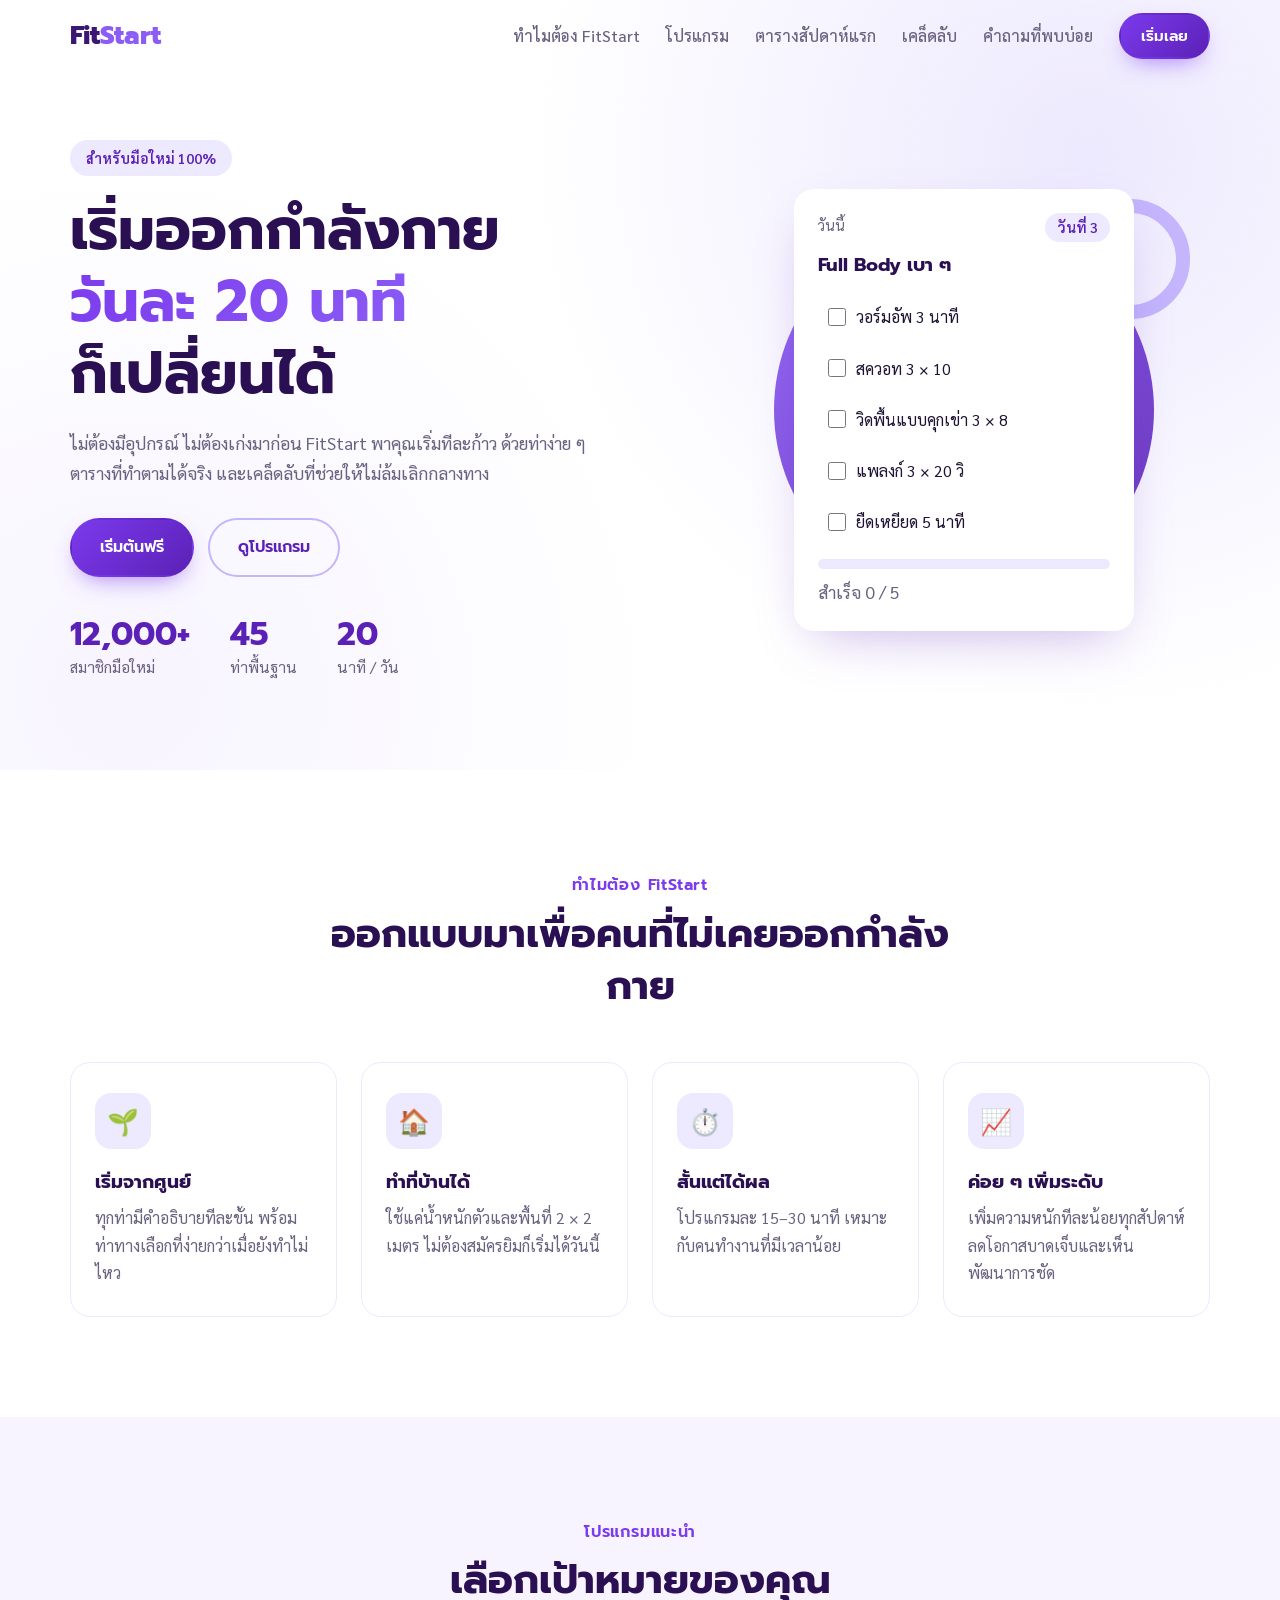
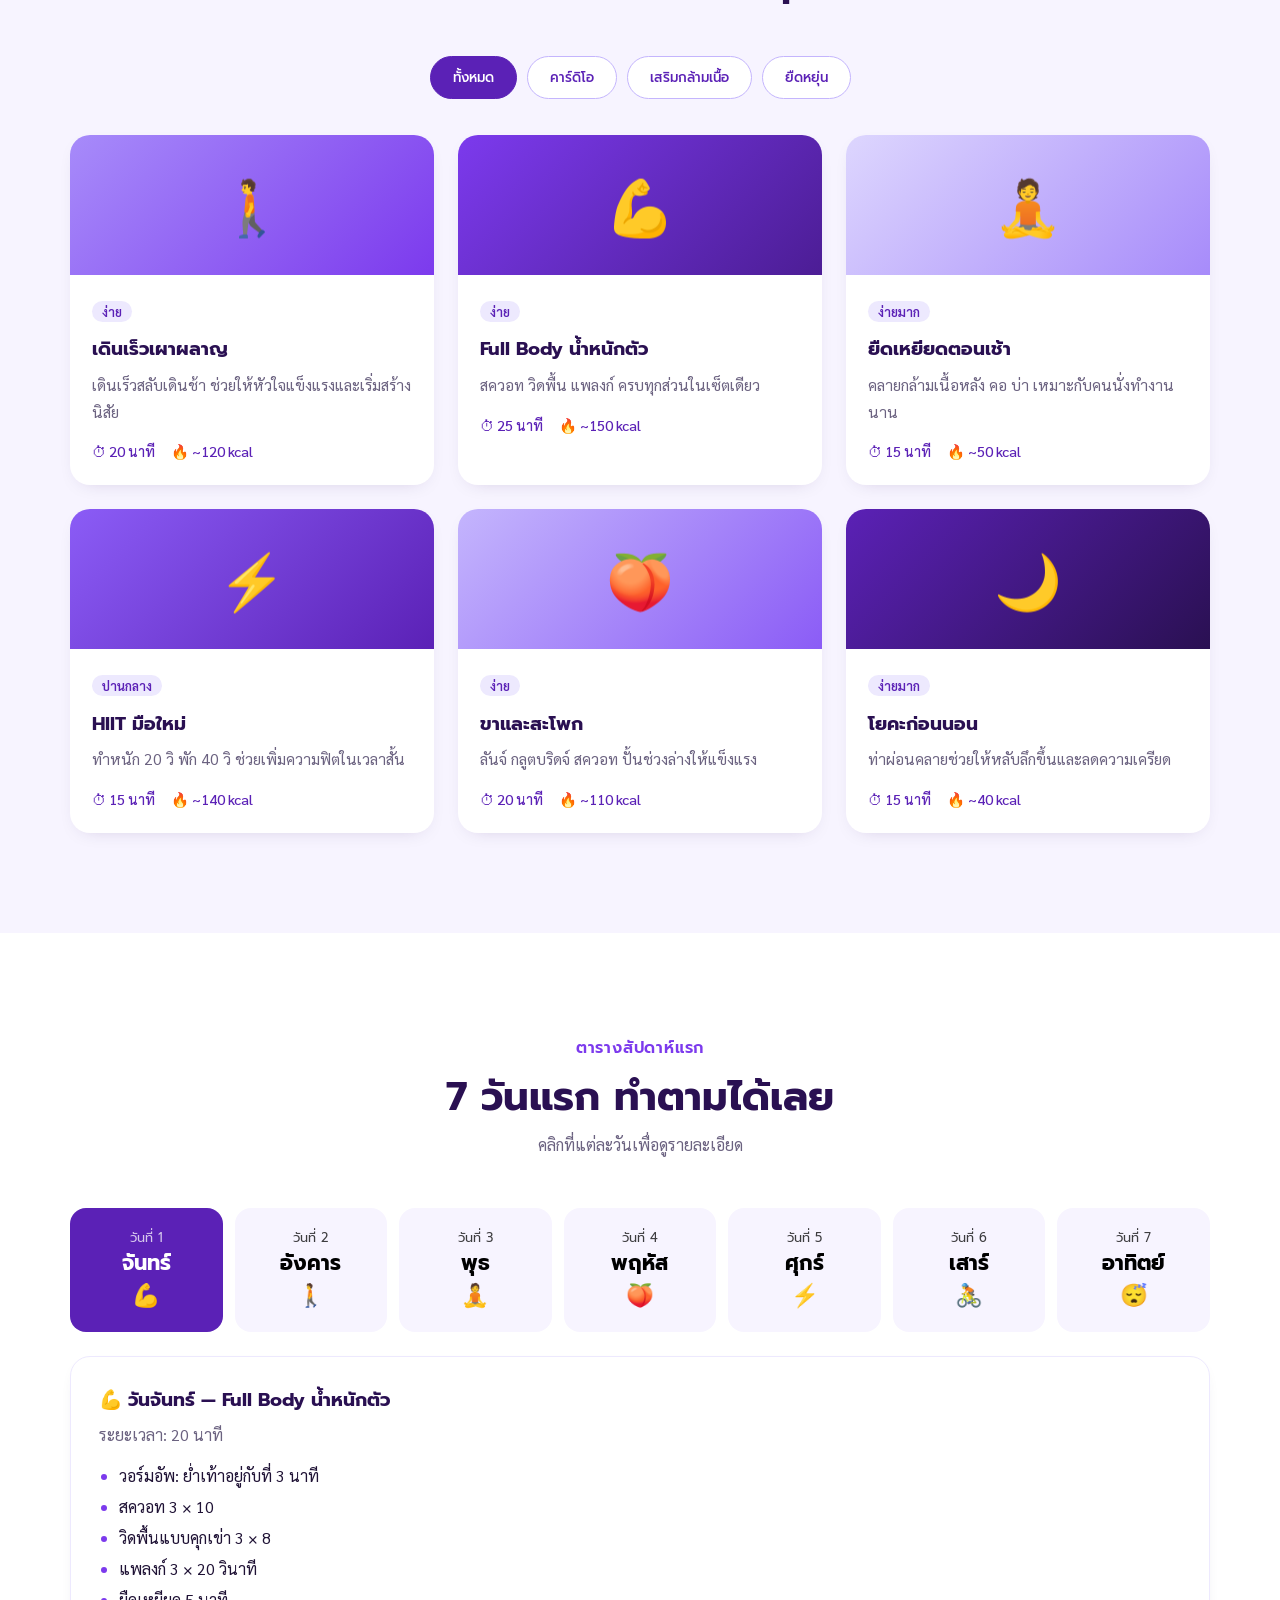
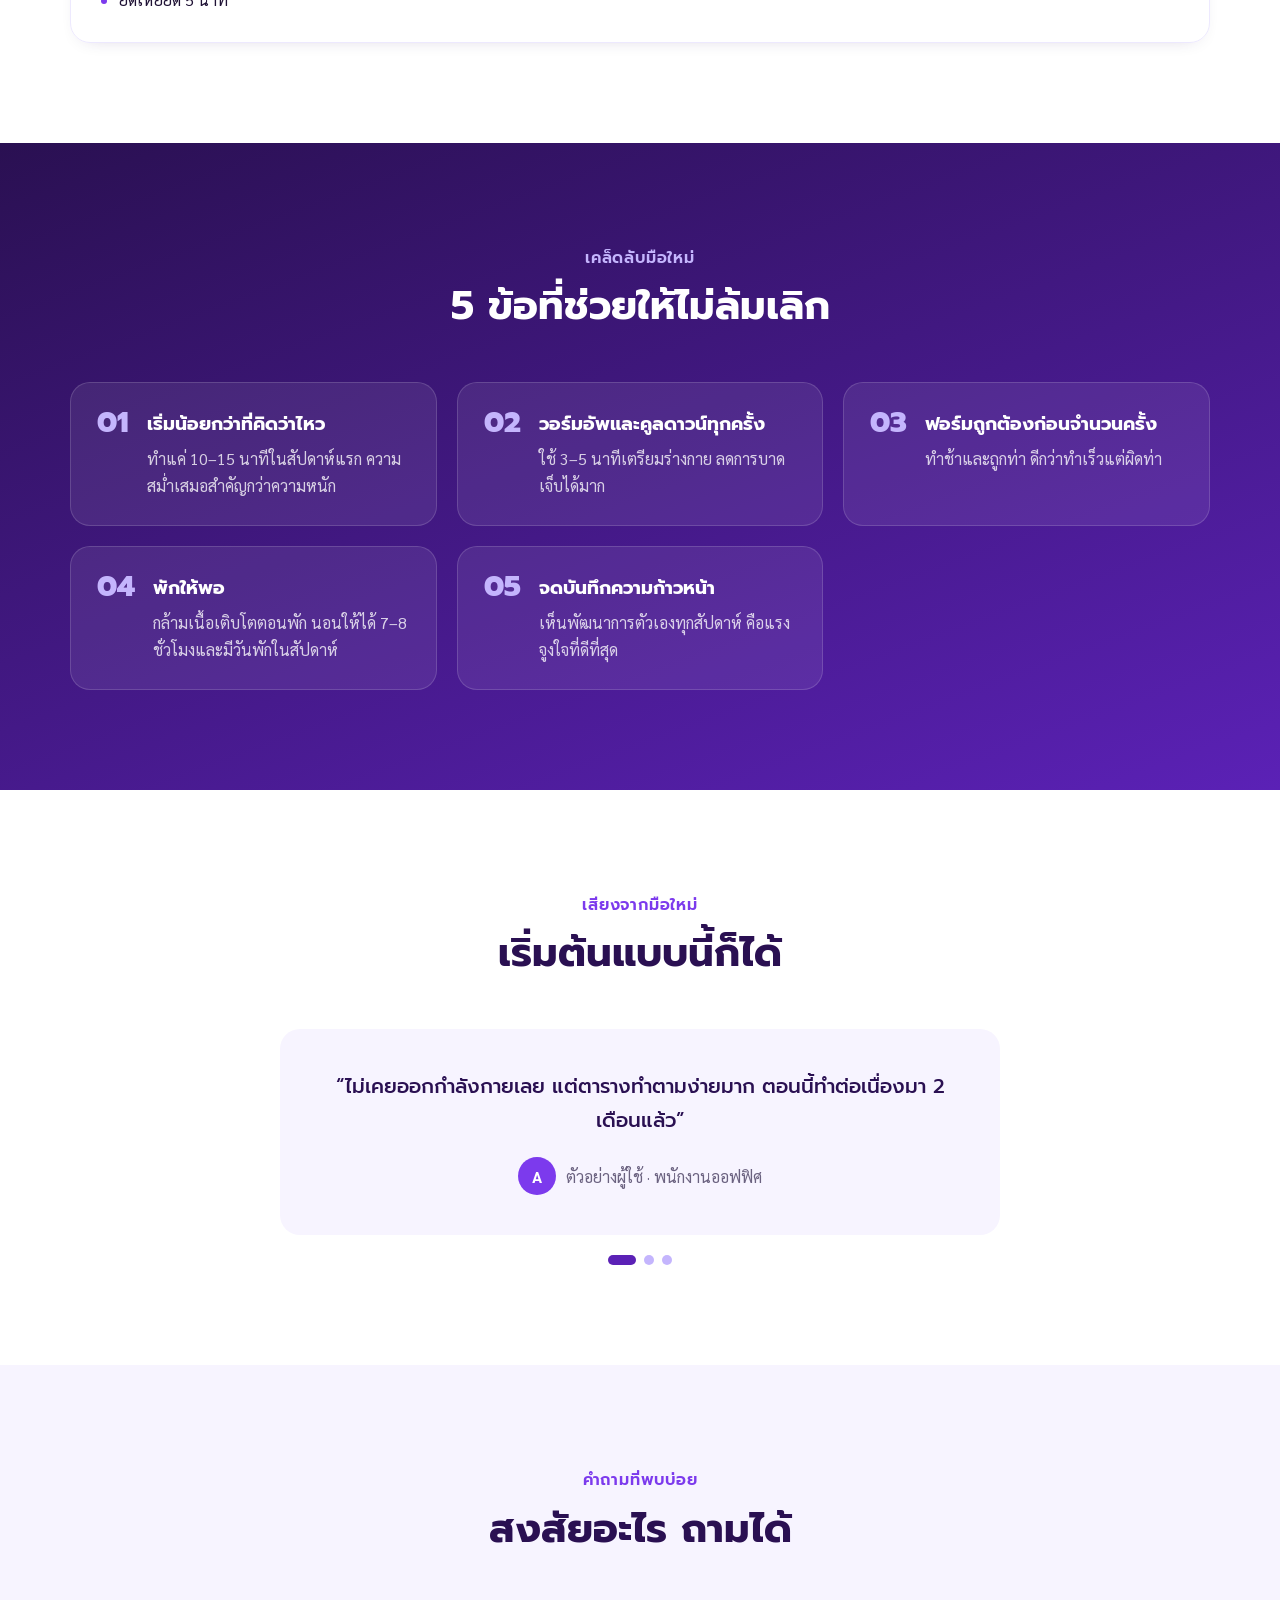
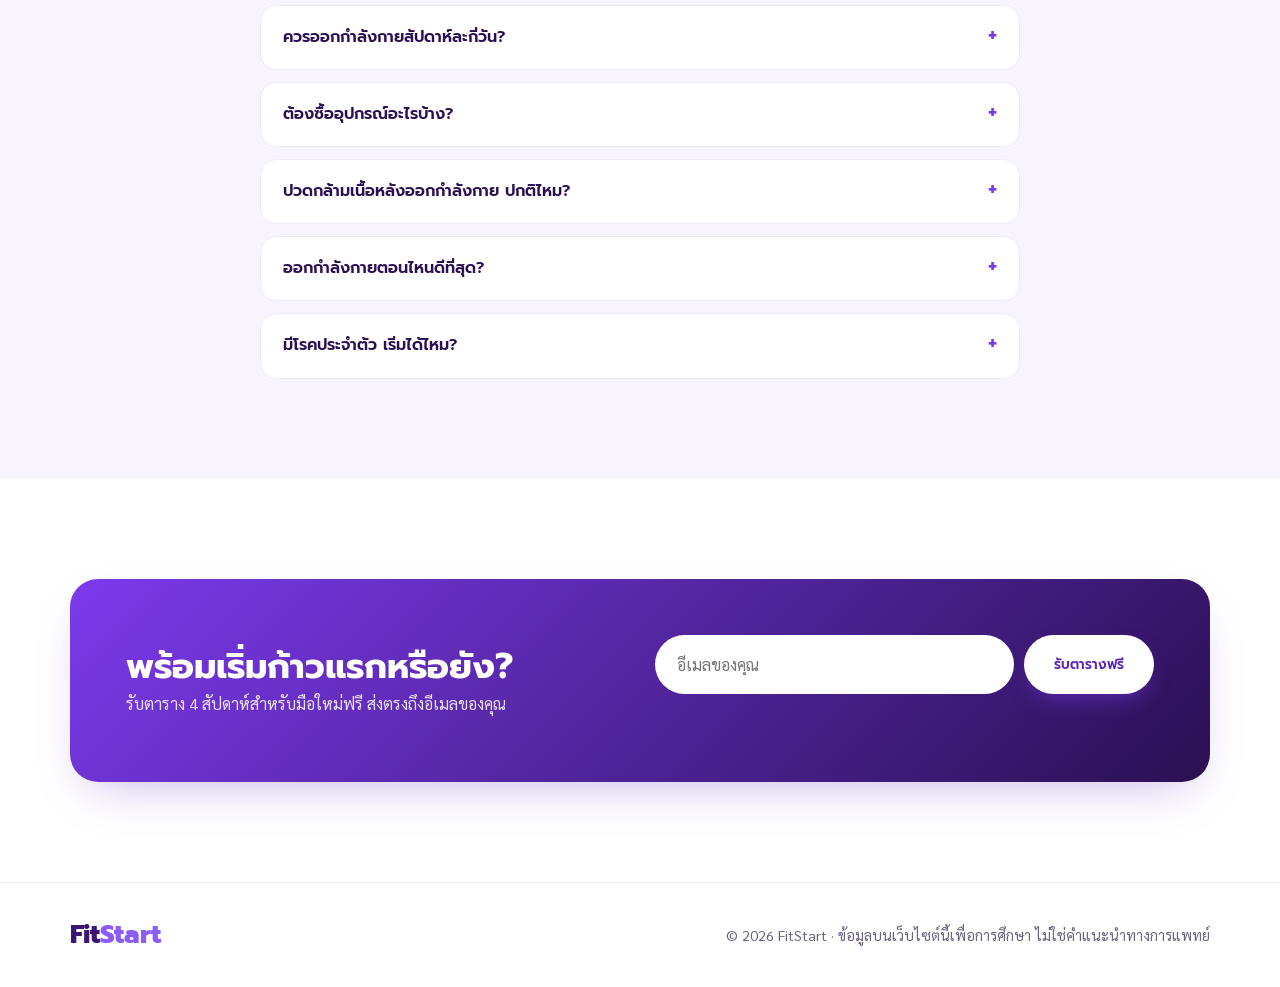
==== index.html @ e6c386a8 "Add FitStart landing page Co-Authored-By: Claude Opus 5.5 <noreply@anthropic.com> Claude-Session: ht" ====
<!DOCTYPE html>
<html lang="th">
<head>
  <meta charset="UTF-8">
  <meta name="viewport" content="width=device-width, initial-scale=1.0">
  <title>FitStart — เริ่มออกกำลังกายแบบมือใหม่</title>
  <meta name="description" content="FitStart คู่มือออกกำลังกายสำหรับมือใหม่ เริ่มง่าย ทำได้จริง ที่บ้านหรือที่ยิม">
  <link rel="preconnect" href="https://fonts.googleapis.com">
  <link rel="preconnect" href="https://fonts.gstatic.com" crossorigin>
  <link href="https://fonts.googleapis.com/css2?family=Prompt:wght@400;500;600;700;800&family=Sarabun:wght@400;500&display=swap" rel="stylesheet">
  <link rel="stylesheet" href="style.css">
</head>
<body>

  <!-- Navbar -->
  <header class="nav" id="nav">
    <div class="container nav__inner">
      <a href="#" class="logo">Fit<span>Start</span></a>
      <nav class="nav__links" id="navLinks">
        <a href="#why">ทำไมต้อง FitStart</a>
        <a href="#programs">โปรแกรม</a>
        <a href="#plan">ตารางสัปดาห์แรก</a>
        <a href="#tips">เคล็ดลับ</a>
        <a href="#faq">คำถามที่พบบ่อย</a>
        <a href="#signup" class="btn btn--sm">เริ่มเลย</a>
      </nav>
      <button class="nav__toggle" id="navToggle" aria-label="เปิดเมนู">
        <span></span><span></span><span></span>
      </button>
    </div>
  </header>

  <!-- Hero -->
  <section class="hero">
    <div class="container hero__inner">
      <div class="hero__text reveal">
        <span class="badge">สำหรับมือใหม่ 100%</span>
        <h1>เริ่มออกกำลังกาย<br><span class="highlight">วันละ 20 นาที</span><br>ก็เปลี่ยนได้</h1>
        <p>ไม่ต้องมีอุปกรณ์ ไม่ต้องเก่งมาก่อน FitStart พาคุณเริ่มทีละก้าว ด้วยท่าง่าย ๆ ตารางที่ทำตามได้จริง และเคล็ดลับที่ช่วยให้ไม่ล้มเลิกกลางทาง</p>
        <div class="hero__cta">
          <a href="#signup" class="btn">เริ่มต้นฟรี</a>
          <a href="#programs" class="btn btn--ghost">ดูโปรแกรม</a>
        </div>
        <div class="hero__stats">
          <div><strong data-count="12000">0</strong><span>สมาชิกมือใหม่</span></div>
          <div><strong data-count="45">0</strong><span>ท่าพื้นฐาน</span></div>
          <div><strong data-count="20">0</strong><span>นาที / วัน</span></div>
        </div>
      </div>
      <div class="hero__visual reveal">
        <div class="ring ring--1"></div>
        <div class="ring ring--2"></div>
        <div class="hero__card">
          <div class="hero__card-head">
            <span>วันนี้</span>
            <span class="pill">วันที่ 3</span>
          </div>
          <h3>Full Body เบา ๆ</h3>
          <ul class="checklist" id="todayList">
            <li><label><input type="checkbox"> วอร์มอัพ 3 นาที</label></li>
            <li><label><input type="checkbox"> สควอท 3 × 10</label></li>
            <li><label><input type="checkbox"> วิดพื้นแบบคุกเข่า 3 × 8</label></li>
            <li><label><input type="checkbox"> แพลงก์ 3 × 20 วิ</label></li>
            <li><label><input type="checkbox"> ยืดเหยียด 5 นาที</label></li>
          </ul>
          <div class="progress"><div class="progress__bar" id="todayBar"></div></div>
          <p class="progress__label" id="todayLabel">สำเร็จ 0 / 5</p>
        </div>
      </div>
    </div>
  </section>

  <!-- Why -->
  <section class="section" id="why">
    <div class="container">
      <div class="section__head reveal">
        <span class="eyebrow">ทำไมต้อง FitStart</span>
        <h2>ออกแบบมาเพื่อคนที่ไม่เคยออกกำลังกาย</h2>
      </div>
      <div class="features">
        <article class="feature reveal">
          <div class="feature__icon">🌱</div>
          <h3>เริ่มจากศูนย์</h3>
          <p>ทุกท่ามีคำอธิบายทีละขั้น พร้อมท่าทางเลือกที่ง่ายกว่าเมื่อยังทำไม่ไหว</p>
        </article>
        <article class="feature reveal">
          <div class="feature__icon">🏠</div>
          <h3>ทำที่บ้านได้</h3>
          <p>ใช้แค่น้ำหนักตัวและพื้นที่ 2 × 2 เมตร ไม่ต้องสมัครยิมก็เริ่มได้วันนี้</p>
        </article>
        <article class="feature reveal">
          <div class="feature__icon">⏱️</div>
          <h3>สั้นแต่ได้ผล</h3>
          <p>โปรแกรมละ 15–30 นาที เหมาะกับคนทำงานที่มีเวลาน้อย</p>
        </article>
        <article class="feature reveal">
          <div class="feature__icon">📈</div>
          <h3>ค่อย ๆ เพิ่มระดับ</h3>
          <p>เพิ่มความหนักทีละน้อยทุกสัปดาห์ ลดโอกาสบาดเจ็บและเห็นพัฒนาการชัด</p>
        </article>
      </div>
    </div>
  </section>

  <!-- Programs -->
  <section class="section section--tint" id="programs">
    <div class="container">
      <div class="section__head reveal">
        <span class="eyebrow">โปรแกรมแนะนำ</span>
        <h2>เลือกเป้าหมายของคุณ</h2>
      </div>
      <div class="tabs reveal" role="tablist">
        <button class="tab active" data-filter="all">ทั้งหมด</button>
        <button class="tab" data-filter="cardio">คาร์ดิโอ</button>
        <button class="tab" data-filter="strength">เสริมกล้ามเนื้อ</button>
        <button class="tab" data-filter="flex">ยืดหยุ่น</button>
      </div>
      <div class="programs">
        <article class="program reveal" data-cat="cardio">
          <div class="program__top program__top--a">🚶</div>
          <div class="program__body">
            <span class="level">ง่าย</span>
            <h3>เดินเร็วเผาผลาญ</h3>
            <p>เดินเร็วสลับเดินช้า ช่วยให้หัวใจแข็งแรงและเริ่มสร้างนิสัย</p>
            <div class="meta"><span>⏱ 20 นาที</span><span>🔥 ~120 kcal</span></div>
          </div>
        </article>
        <article class="program reveal" data-cat="strength">
          <div class="program__top program__top--b">💪</div>
          <div class="program__body">
            <span class="level">ง่าย</span>
            <h3>Full Body น้ำหนักตัว</h3>
            <p>สควอท วิดพื้น แพลงก์ ครบทุกส่วนในเซ็ตเดียว</p>
            <div class="meta"><span>⏱ 25 นาที</span><span>🔥 ~150 kcal</span></div>
          </div>
        </article>
        <article class="program reveal" data-cat="flex">
          <div class="program__top program__top--c">🧘</div>
          <div class="program__body">
            <span class="level">ง่ายมาก</span>
            <h3>ยืดเหยียดตอนเช้า</h3>
            <p>คลายกล้ามเนื้อหลัง คอ บ่า เหมาะกับคนนั่งทำงานนาน</p>
            <div class="meta"><span>⏱ 15 นาที</span><span>🔥 ~50 kcal</span></div>
          </div>
        </article>
        <article class="program reveal" data-cat="cardio">
          <div class="program__top program__top--d">⚡</div>
          <div class="program__body">
            <span class="level">ปานกลาง</span>
            <h3>HIIT มือใหม่</h3>
            <p>ทำหนัก 20 วิ พัก 40 วิ ช่วยเพิ่มความฟิตในเวลาสั้น</p>
            <div class="meta"><span>⏱ 15 นาที</span><span>🔥 ~140 kcal</span></div>
          </div>
        </article>
        <article class="program reveal" data-cat="strength">
          <div class="program__top program__top--e">🍑</div>
          <div class="program__body">
            <span class="level">ง่าย</span>
            <h3>ขาและสะโพก</h3>
            <p>ลันจ์ กลูตบริดจ์ สควอท ปั้นช่วงล่างให้แข็งแรง</p>
            <div class="meta"><span>⏱ 20 นาที</span><span>🔥 ~110 kcal</span></div>
          </div>
        </article>
        <article class="program reveal" data-cat="flex">
          <div class="program__top program__top--f">🌙</div>
          <div class="program__body">
            <span class="level">ง่ายมาก</span>
            <h3>โยคะก่อนนอน</h3>
            <p>ท่าผ่อนคลายช่วยให้หลับลึกขึ้นและลดความเครียด</p>
            <div class="meta"><span>⏱ 15 นาที</span><span>🔥 ~40 kcal</span></div>
          </div>
        </article>
      </div>
    </div>
  </section>

  <!-- Weekly plan -->
  <section class="section" id="plan">
    <div class="container">
      <div class="section__head reveal">
        <span class="eyebrow">ตารางสัปดาห์แรก</span>
        <h2>7 วันแรก ทำตามได้เลย</h2>
        <p>คลิกที่แต่ละวันเพื่อดูรายละเอียด</p>
      </div>
      <div class="week reveal" id="week"></div>
      <div class="day-detail reveal" id="dayDetail"></div>
    </div>
  </section>

  <!-- Tips -->
  <section class="section section--dark" id="tips">
    <div class="container">
      <div class="section__head reveal">
        <span class="eyebrow eyebrow--light">เคล็ดลับมือใหม่</span>
        <h2>5 ข้อที่ช่วยให้ไม่ล้มเลิก</h2>
      </div>
      <ol class="tips">
        <li class="reveal"><span>01</span><div><h3>เริ่มน้อยกว่าที่คิดว่าไหว</h3><p>ทำแค่ 10–15 นาทีในสัปดาห์แรก ความสม่ำเสมอสำคัญกว่าความหนัก</p></div></li>
        <li class="reveal"><span>02</span><div><h3>วอร์มอัพและคูลดาวน์ทุกครั้ง</h3><p>ใช้ 3–5 นาทีเตรียมร่างกาย ลดการบาดเจ็บได้มาก</p></div></li>
        <li class="reveal"><span>03</span><div><h3>ฟอร์มถูกต้องก่อนจำนวนครั้ง</h3><p>ทำช้าและถูกท่า ดีกว่าทำเร็วแต่ผิดท่า</p></div></li>
        <li class="reveal"><span>04</span><div><h3>พักให้พอ</h3><p>กล้ามเนื้อเติบโตตอนพัก นอนให้ได้ 7–8 ชั่วโมงและมีวันพักในสัปดาห์</p></div></li>
        <li class="reveal"><span>05</span><div><h3>จดบันทึกความก้าวหน้า</h3><p>เห็นพัฒนาการตัวเองทุกสัปดาห์ คือแรงจูงใจที่ดีที่สุด</p></div></li>
      </ol>
    </div>
  </section>

  <!-- Testimonials -->
  <section class="section">
    <div class="container">
      <div class="section__head reveal">
        <span class="eyebrow">เสียงจากมือใหม่</span>
        <h2>เริ่มต้นแบบนี้ก็ได้</h2>
      </div>
      <div class="slider reveal">
        <div class="slider__track" id="sliderTrack">
          <blockquote class="quote">
            <p>“ไม่เคยออกกำลังกายเลย แต่ตารางทำตามง่ายมาก ตอนนี้ทำต่อเนื่องมา 2 เดือนแล้ว”</p>
            <footer><span class="avatar">A</span> ตัวอย่างผู้ใช้ · พนักงานออฟฟิศ</footer>
          </blockquote>
          <blockquote class="quote">
            <p>“ชอบที่มีท่าทางเลือกแบบง่าย วิดพื้นไม่ได้สักครั้งตอนแรก ตอนนี้ทำได้ 10 ครั้งแล้ว”</p>
            <footer><span class="avatar">B</span> ตัวอย่างผู้ใช้ · นักศึกษา</footer>
          </blockquote>
          <blockquote class="quote">
            <p>“แค่วันละ 20 นาทีก่อนเข้างาน รู้สึกสดชื่นขึ้นและปวดหลังน้อยลง”</p>
            <footer><span class="avatar">C</span> ตัวอย่างผู้ใช้ · ฟรีแลนซ์</footer>
          </blockquote>
        </div>
        <div class="slider__dots" id="sliderDots"></div>
      </div>
    </div>
  </section>

  <!-- FAQ -->
  <section class="section section--tint" id="faq">
    <div class="container container--narrow">
      <div class="section__head reveal">
        <span class="eyebrow">คำถามที่พบบ่อย</span>
        <h2>สงสัยอะไร ถามได้</h2>
      </div>
      <div class="faq">
        <details class="reveal"><summary>ควรออกกำลังกายสัปดาห์ละกี่วัน?</summary><p>สำหรับมือใหม่ แนะนำ 3–4 วันต่อสัปดาห์ สลับกับวันพักหรือเดินเบา ๆ</p></details>
        <details class="reveal"><summary>ต้องซื้ออุปกรณ์อะไรบ้าง?</summary><p>ไม่จำเป็น เริ่มด้วยน้ำหนักตัวได้เลย ถ้ามีเสื่อโยคะจะช่วยให้สบายขึ้น</p></details>
        <details class="reveal"><summary>ปวดกล้ามเนื้อหลังออกกำลังกาย ปกติไหม?</summary><p>อาการปวดเมื่อยแบบตึง ๆ 1–3 วันถือเป็นเรื่องปกติ แต่ถ้าเจ็บแปลบหรือบวม ควรหยุดและปรึกษาแพทย์</p></details>
        <details class="reveal"><summary>ออกกำลังกายตอนไหนดีที่สุด?</summary><p>ช่วงเวลาที่คุณทำได้สม่ำเสมอคือช่วงที่ดีที่สุด จะเช้าหรือเย็นก็ได้</p></details>
        <details class="reveal"><summary>มีโรคประจำตัว เริ่มได้ไหม?</summary><p>ควรปรึกษาแพทย์ก่อนเริ่มโปรแกรมใด ๆ เพื่อความปลอดภัย</p></details>
      </div>
    </div>
  </section>

  <!-- Signup -->
  <section class="section" id="signup">
    <div class="container">
      <div class="cta reveal">
        <div>
          <h2>พร้อมเริ่มก้าวแรกหรือยัง?</h2>
          <p>รับตาราง 4 สัปดาห์สำหรับมือใหม่ฟรี ส่งตรงถึงอีเมลของคุณ</p>
        </div>
        <form class="cta__form" id="signupForm" novalidate>
          <input type="email" id="email" placeholder="อีเมลของคุณ" required>
          <button type="submit" class="btn btn--light">รับตารางฟรี</button>
          <p class="form-msg" id="formMsg" aria-live="polite"></p>
        </form>
      </div>
    </div>
  </section>

  <footer class="footer">
    <div class="container footer__inner">
      <a href="#" class="logo">Fit<span>Start</span></a>
      <p>© <span id="year"></span> FitStart · ข้อมูลบนเว็บไซต์นี้เพื่อการศึกษา ไม่ใช่คำแนะนำทางการแพทย์</p>
    </div>
  </footer>

  <button class="to-top" id="toTop" aria-label="กลับขึ้นด้านบน">↑</button>

  <script src="script.js"></script>
</body>
</html>
---- style.css ----
:root {
  --purple-900: #2a1052;
  --purple-800: #3b1773;
  --purple-700: #5b21b6;
  --purple-600: #7c3aed;
  --purple-500: #8b5cf6;
  --purple-300: #c4b5fd;
  --purple-100: #ede9fe;
  --purple-50: #f7f4ff;
  --white: #ffffff;
  --text: #1f1235;
  --muted: #6b6280;
  --radius: 20px;
  --shadow: 0 20px 50px -20px rgba(91, 33, 182, 0.35);
}

* { box-sizing: border-box; margin: 0; padding: 0; }
html { scroll-behavior: smooth; }
body {
  font-family: "Sarabun", "Prompt", sans-serif;
  color: var(--text);
  background: var(--white);
  line-height: 1.7;
  overflow-x: hidden;
}
h1, h2, h3, .logo, .btn, .tab, summary { font-family: "Prompt", sans-serif; }
a { color: inherit; text-decoration: none; }

.container { width: min(1140px, 100% - 32px); margin-inline: auto; }
.container--narrow { width: min(760px, 100% - 32px); }

/* Buttons */
.btn {
  display: inline-block;
  padding: 14px 28px;
  border-radius: 999px;
  background: linear-gradient(135deg, var(--purple-600), var(--purple-700));
  color: var(--white);
  font-weight: 600;
  border: 2px solid transparent;
  cursor: pointer;
  transition: transform .2s, box-shadow .2s;
  box-shadow: 0 10px 24px -10px rgba(124, 58, 237, .7);
}
.btn:hover { transform: translateY(-2px); box-shadow: 0 14px 30px -10px rgba(124, 58, 237, .8); }
.btn--sm { padding: 8px 20px; font-size: .95rem; }
.btn--ghost { background: transparent; color: var(--purple-700); border-color: var(--purple-300); box-shadow: none; }
.btn--ghost:hover { background: var(--purple-50); }
.btn--light { background: var(--white); color: var(--purple-700); }

/* Navbar */
.nav {
  position: fixed; inset: 0 0 auto 0; z-index: 50;
  transition: background .3s, box-shadow .3s;
}
.nav.scrolled { background: rgba(255,255,255,.92); backdrop-filter: blur(10px); box-shadow: 0 4px 20px rgba(42,16,82,.08); }
.nav__inner { display: flex; align-items: center; justify-content: space-between; height: 72px; }
.logo { font-size: 1.6rem; font-weight: 800; color: var(--purple-800); }
.logo span { color: var(--purple-500); }
.nav__links { display: flex; align-items: center; gap: 26px; font-weight: 500; }
.nav__links a:not(.btn) { position: relative; color: var(--muted); transition: color .2s; }
.nav__links a:not(.btn):hover { color: var(--purple-700); }
.nav__links a:not(.btn)::after {
  content: ""; position: absolute; left: 0; bottom: -4px; width: 0; height: 2px;
  background: var(--purple-600); transition: width .25s;
}
.nav__links a:not(.btn):hover::after { width: 100%; }
.nav__toggle { display: none; background: none; border: 0; cursor: pointer; width: 32px; }
.nav__toggle span { display: block; height: 3px; background: var(--purple-800); margin: 5px 0; border-radius: 3px; transition: .3s; }

/* Hero */
.hero {
  padding: 140px 0 90px;
  background:
    radial-gradient(circle at 85% 20%, var(--purple-100), transparent 45%),
    radial-gradient(circle at 10% 90%, var(--purple-50), transparent 40%);
}
.hero__inner { display: grid; grid-template-columns: 1.1fr .9fr; gap: 48px; align-items: center; }
.badge {
  display: inline-block; padding: 6px 16px; border-radius: 999px;
  background: var(--purple-100); color: var(--purple-700); font-weight: 600; font-size: .9rem;
}
.hero h1 { font-size: clamp(2.2rem, 5vw, 3.6rem); line-height: 1.25; margin: 18px 0; color: var(--purple-900); }
.highlight {
  background: linear-gradient(135deg, var(--purple-600), var(--purple-500));
  -webkit-background-clip: text; background-clip: text; color: transparent;
}
.hero p { color: var(--muted); font-size: 1.1rem; max-width: 520px; }
.hero__cta { display: flex; gap: 14px; flex-wrap: wrap; margin: 30px 0 40px; }
.hero__stats { display: flex; gap: 40px; flex-wrap: wrap; }
.hero__stats strong { display: block; font-family: "Prompt"; font-size: 2rem; color: var(--purple-700); line-height: 1.1; }
.hero__stats span { color: var(--muted); font-size: .95rem; }

.hero__visual { position: relative; display: grid; place-items: center; min-height: 440px; }
.ring { position: absolute; border-radius: 50%; }
.ring--1 { width: 380px; height: 380px; background: linear-gradient(135deg, var(--purple-500), var(--purple-700)); opacity: .9; animation: float 6s ease-in-out infinite; }
.ring--2 { width: 120px; height: 120px; border: 14px solid var(--purple-300); top: 10px; right: 20px; animation: float 5s ease-in-out infinite reverse; }
@keyframes float { 50% { transform: translateY(-14px); } }

.hero__card {
  position: relative; width: min(340px, 100%);
  background: var(--white); border-radius: var(--radius); padding: 24px;
  box-shadow: var(--shadow);
}
.hero__card-head { display: flex; justify-content: space-between; color: var(--muted); font-size: .9rem; }
.pill { background: var(--purple-100); color: var(--purple-700); padding: 2px 12px; border-radius: 999px; font-weight: 600; }
.hero__card h3 { margin: 8px 0 14px; color: var(--purple-900); }
.checklist { list-style: none; display: grid; gap: 8px; }
.checklist label { display: flex; align-items: center; gap: 10px; cursor: pointer; padding: 8px 10px; border-radius: 12px; transition: background .2s; }
.checklist label:hover { background: var(--purple-50); }
.checklist input { width: 18px; height: 18px; accent-color: var(--purple-600); }
.checklist input:checked + * , .checklist label:has(input:checked) { color: var(--muted); text-decoration: line-through; }
.progress { height: 10px; background: var(--purple-100); border-radius: 999px; margin-top: 16px; overflow: hidden; }
.progress__bar { height: 100%; width: 0; background: linear-gradient(90deg, var(--purple-500), var(--purple-700)); transition: width .4s; }
.progress__label { margin-top: 8px; font-size: .9rem; color: var(--muted); }

/* Sections */
.section { padding: 100px 0; }
.section--tint { background: var(--purple-50); }
.section--dark { background: linear-gradient(160deg, var(--purple-900), var(--purple-700)); color: var(--white); }
.section__head { text-align: center; max-width: 640px; margin: 0 auto 50px; }
.section__head h2 { font-size: clamp(1.8rem, 3.5vw, 2.5rem); line-height: 1.3; color: var(--purple-900); margin-top: 8px; }
.section--dark .section__head h2 { color: var(--white); }
.section__head p { color: var(--muted); margin-top: 8px; }
.eyebrow { color: var(--purple-600); font-weight: 600; letter-spacing: .05em; font-family: "Prompt"; }
.eyebrow--light { color: var(--purple-300); }

/* Features */
.features { display: grid; grid-template-columns: repeat(4, 1fr); gap: 24px; }
.feature {
  padding: 30px 24px; border-radius: var(--radius); background: var(--white);
  border: 1px solid var(--purple-100); transition: transform .25s, box-shadow .25s;
}
.feature:hover { transform: translateY(-6px); box-shadow: var(--shadow); }
.feature__icon { width: 56px; height: 56px; display: grid; place-items: center; font-size: 1.6rem; border-radius: 16px; background: var(--purple-100); margin-bottom: 18px; }
.feature h3 { color: var(--purple-900); margin-bottom: 6px; }
.feature p { color: var(--muted); }

/* Tabs + Programs */
.tabs { display: flex; justify-content: center; gap: 10px; flex-wrap: wrap; margin-bottom: 36px; }
.tab {
  padding: 10px 22px; border-radius: 999px; border: 1px solid var(--purple-300);
  background: var(--white); color: var(--purple-700); font-weight: 500; cursor: pointer; transition: .2s;
}
.tab:hover { background: var(--purple-100); }
.tab.active { background: var(--purple-700); color: var(--white); border-color: var(--purple-700); }
.programs { display: grid; grid-template-columns: repeat(3, 1fr); gap: 24px; }
.program { background: var(--white); border-radius: var(--radius); overflow: hidden; box-shadow: 0 6px 20px -12px rgba(42,16,82,.25); transition: transform .25s, box-shadow .25s, opacity .3s; }
.program:hover { transform: translateY(-6px); box-shadow: var(--shadow); }
.program.hide { display: none; }
.program__top { height: 140px; display: grid; place-items: center; font-size: 3.4rem; }
.program__top--a { background: linear-gradient(135deg, #a78bfa, #7c3aed); }
.program__top--b { background: linear-gradient(135deg, #7c3aed, #4c1d95); }
.program__top--c { background: linear-gradient(135deg, #ddd6fe, #a78bfa); }
.program__top--d { background: linear-gradient(135deg, #8b5cf6, #5b21b6); }
.program__top--e { background: linear-gradient(135deg, #c4b5fd, #8b5cf6); }
.program__top--f { background: linear-gradient(135deg, #5b21b6, #2a1052); }
.program__body { padding: 22px; }
.level { font-size: .8rem; font-weight: 600; color: var(--purple-700); background: var(--purple-100); padding: 2px 10px; border-radius: 999px; }
.program h3 { margin: 10px 0 6px; color: var(--purple-900); }
.program p { color: var(--muted); font-size: .97rem; }
.meta { display: flex; gap: 16px; margin-top: 14px; font-size: .9rem; color: var(--purple-700); font-weight: 500; }

/* Week plan */
.week { display: grid; grid-template-columns: repeat(7, 1fr); gap: 12px; }
.day {
  padding: 18px 8px; border-radius: 16px; text-align: center; cursor: pointer;
  background: var(--purple-50); border: 2px solid transparent; transition: .2s; font-family: "Prompt";
}
.day:hover { border-color: var(--purple-300); }
.day.active { background: var(--purple-700); color: var(--white); }
.day small { display: block; font-size: .8rem; opacity: .75; }
.day strong { display: block; font-size: 1.3rem; }
.day em { font-style: normal; font-size: 1.4rem; }
.day-detail {
  margin-top: 24px; padding: 28px; border-radius: var(--radius);
  border: 1px solid var(--purple-100); box-shadow: 0 6px 20px -14px rgba(42,16,82,.3);
}
.day-detail h3 { color: var(--purple-900); }
.day-detail p { color: var(--muted); margin: 4px 0 14px; }
.day-detail ul { padding-left: 20px; display: grid; gap: 4px; }
.day-detail li::marker { color: var(--purple-600); }

/* Tips */
.tips { list-style: none; display: grid; grid-template-columns: repeat(auto-fit, minmax(300px, 1fr)); gap: 20px; }
.tips li {
  display: flex; gap: 18px; padding: 26px; border-radius: var(--radius);
  background: rgba(255,255,255,.08); border: 1px solid rgba(255,255,255,.15); transition: background .2s;
}
.tips li:hover { background: rgba(255,255,255,.14); }
.tips span { font-family: "Prompt"; font-size: 1.8rem; font-weight: 800; color: var(--purple-300); line-height: 1; }
.tips h3 { margin-bottom: 4px; }
.tips p { color: rgba(255,255,255,.78); }

/* Slider */
.slider { max-width: 720px; margin: 0 auto; overflow: hidden; }
.slider__track { display: flex; transition: transform .5s ease; }
.quote { flex: 0 0 100%; padding: 40px; border-radius: var(--radius); background: var(--purple-50); text-align: center; }
.quote p { font-size: 1.25rem; color: var(--purple-900); font-family: "Prompt"; font-weight: 500; }
.quote footer { margin-top: 20px; display: flex; align-items: center; justify-content: center; gap: 10px; color: var(--muted); }
.avatar { width: 38px; height: 38px; border-radius: 50%; display: grid; place-items: center; background: var(--purple-600); color: var(--white); font-weight: 700; }
.slider__dots { display: flex; justify-content: center; gap: 8px; margin-top: 20px; }
.slider__dots button { width: 10px; height: 10px; border-radius: 999px; border: 0; background: var(--purple-300); cursor: pointer; transition: .3s; }
.slider__dots button.active { width: 28px; background: var(--purple-700); }

/* FAQ */
.faq { display: grid; gap: 12px; }
.faq details { background: var(--white); border-radius: 16px; padding: 18px 22px; border: 1px solid var(--purple-100); }
.faq summary { cursor: pointer; font-weight: 600; color: var(--purple-900); list-style: none; display: flex; justify-content: space-between; gap: 12px; }
.faq summary::-webkit-details-marker { display: none; }
.faq summary::after { content: "+"; color: var(--purple-600); font-size: 1.4rem; line-height: 1; transition: transform .25s; }
.faq details[open] summary::after { transform: rotate(45deg); }
.faq details p { margin-top: 10px; color: var(--muted); }

/* CTA */
.cta {
  display: grid; grid-template-columns: 1fr 1fr; gap: 30px; align-items: center;
  padding: 56px; border-radius: 28px; color: var(--white);
  background: linear-gradient(135deg, var(--purple-600), var(--purple-900));
  box-shadow: var(--shadow);
}
.cta h2 { font-size: clamp(1.6rem, 3vw, 2.2rem); line-height: 1.3; }
.cta p { opacity: .85; }
.cta__form { display: flex; flex-wrap: wrap; gap: 10px; }
.cta__form input {
  flex: 1 1 220px; padding: 14px 20px; border-radius: 999px; border: 2px solid transparent;
  font: inherit; outline: none;
}
.cta__form input:focus { border-color: var(--purple-300); }
.form-msg { flex-basis: 100%; font-size: .95rem; min-height: 1.5em; }

/* Footer */
.footer { padding: 30px 0; border-top: 1px solid var(--purple-100); }
.footer__inner { display: flex; justify-content: space-between; align-items: center; gap: 16px; flex-wrap: wrap; color: var(--muted); font-size: .9rem; }

/* Back to top */
.to-top {
  position: fixed; right: 20px; bottom: 20px; width: 46px; height: 46px; border-radius: 50%;
  border: 0; background: var(--purple-700); color: var(--white); font-size: 1.2rem; cursor: pointer;
  box-shadow: var(--shadow); opacity: 0; pointer-events: none; transform: translateY(10px); transition: .3s;
}
.to-top.show { opacity: 1; pointer-events: auto; transform: none; }

/* Reveal animation */
.reveal { opacity: 0; transform: translateY(30px); transition: opacity .7s ease, transform .7s ease; }
.reveal.visible { opacity: 1; transform: none; }

/* Responsive */
@media (max-width: 960px) {
  .hero__inner { grid-template-columns: 1fr; text-align: center; }
  .hero p { margin-inline: auto; }
  .hero__cta, .hero__stats { justify-content: center; }
  .hero__visual { min-height: 400px; }
  .features { grid-template-columns: repeat(2, 1fr); }
  .programs { grid-template-columns: repeat(2, 1fr); }
  .week { grid-template-columns: repeat(4, 1fr); }
  .cta { grid-template-columns: 1fr; padding: 40px 28px; text-align: center; }
}
@media (max-width: 760px) {
  .nav__toggle { display: block; }
  .nav__links {
    position: absolute; top: 72px; left: 0; right: 0; flex-direction: column; gap: 18px;
    padding: 24px; background: var(--white); box-shadow: 0 10px 20px rgba(42,16,82,.1);
    transform: translateY(-140%); transition: transform .35s;
  }
  .nav__links.open { transform: none; }
  .nav.menu-open { background: var(--white); }
  .nav__toggle.open span:nth-child(1) { transform: translateY(8px) rotate(45deg); }
  .nav__toggle.open span:nth-child(2) { opacity: 0; }
  .nav__toggle.open span:nth-child(3) { transform: translateY(-8px) rotate(-45deg); }
  .section { padding: 72px 0; }
  .ring--1 { width: 280px; height: 280px; }
  .features, .programs { grid-template-columns: 1fr; }
  .week { grid-template-columns: repeat(3, 1fr); }
  .quote { padding: 28px 20px; }
  .quote p { font-size: 1.08rem; }
}

@media (prefers-reduced-motion: reduce) {
  *, *::before, *::after { animation: none !important; transition: none !important; }
  .reveal { opacity: 1; transform: none; }
}
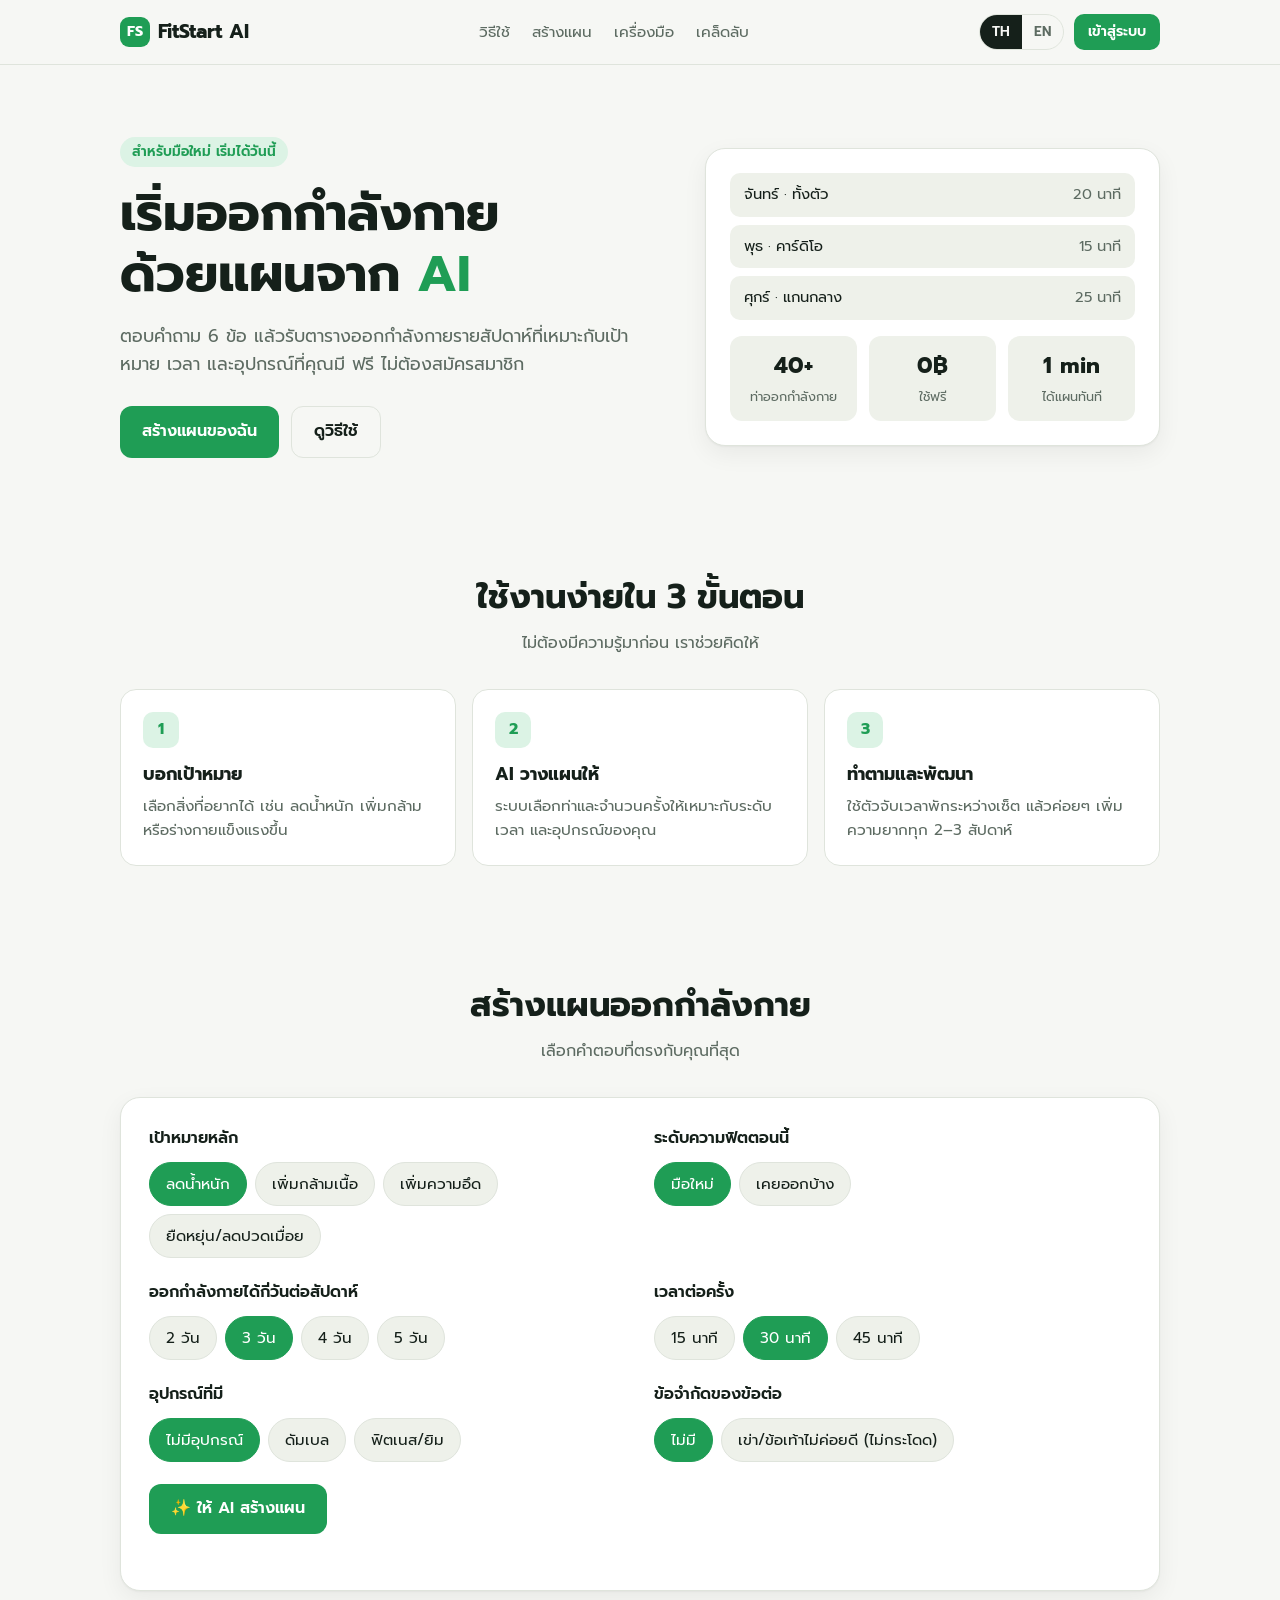
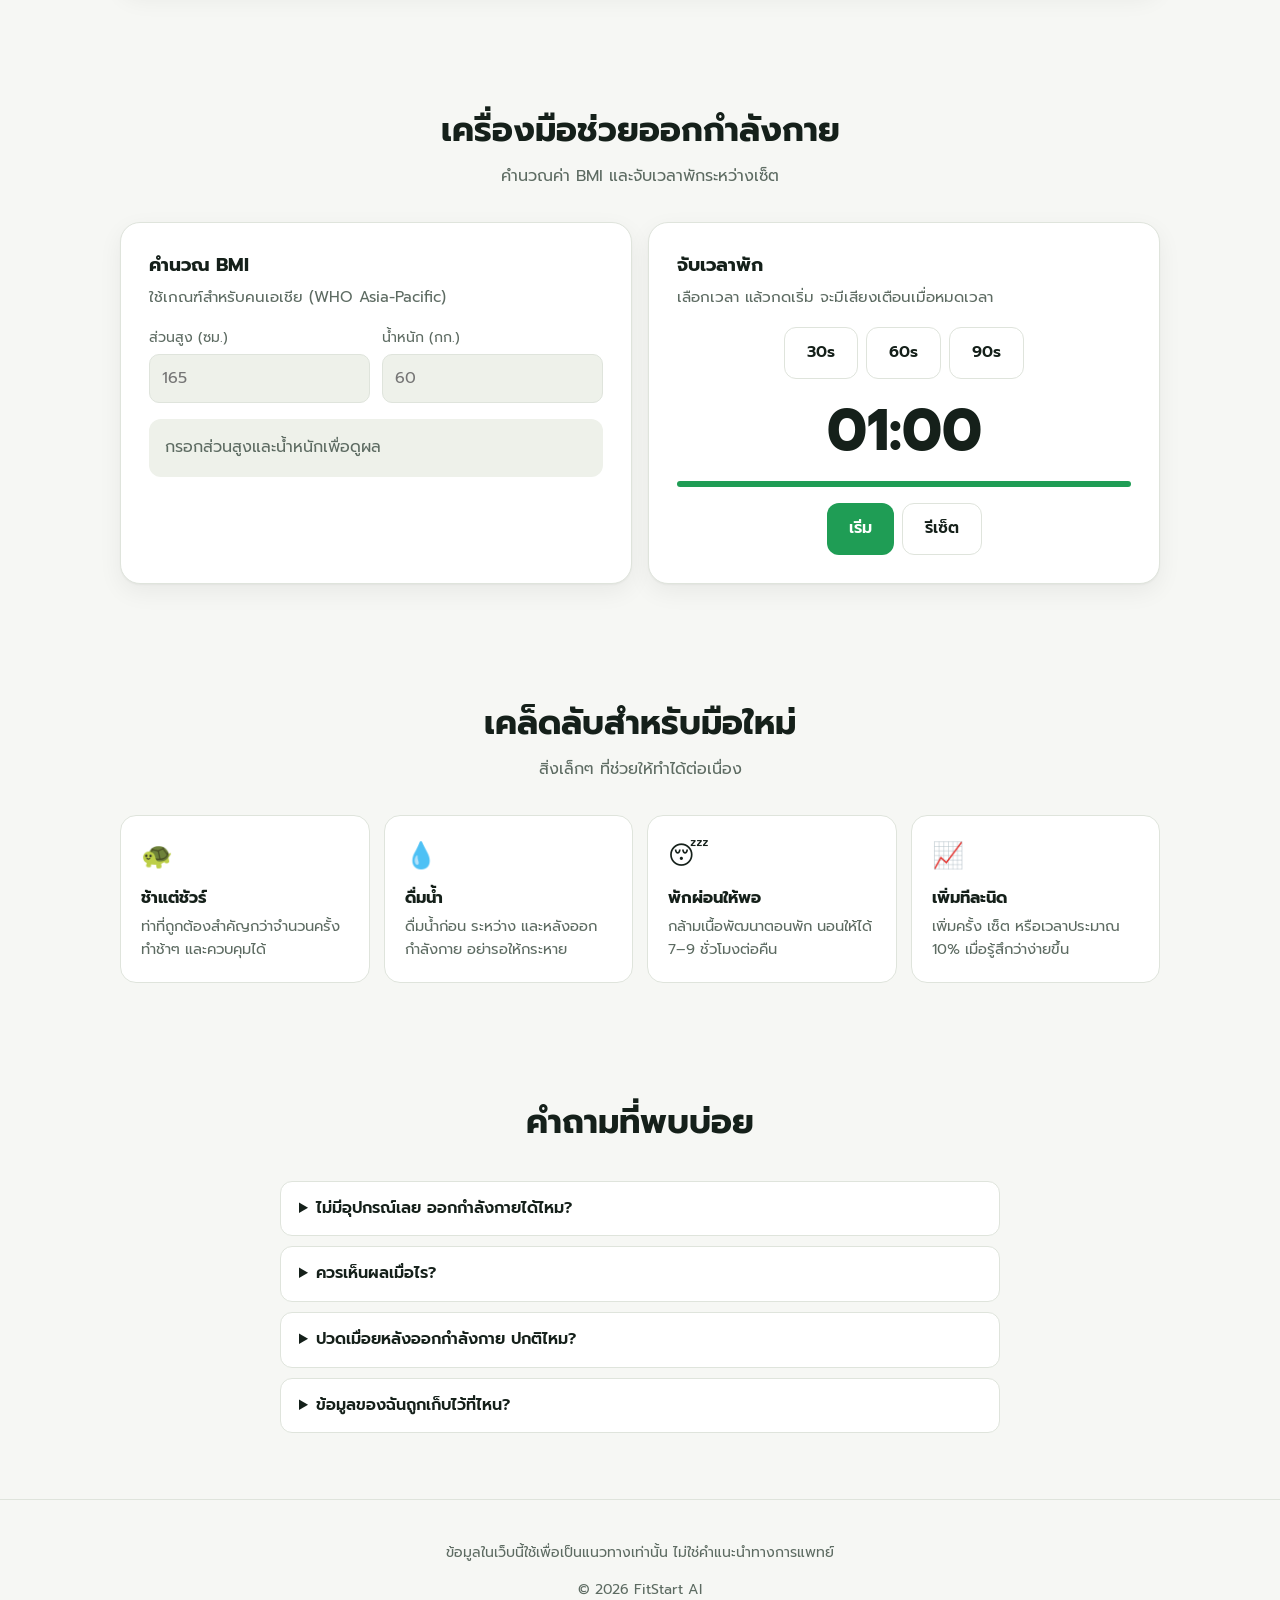
==== commit 697f4610: "Replace landing page with FitStart AI website from FSdemo Co-Authored-By: Claude Opus 5.5 <noreply@a" ====
--- a/index.html
+++ b/index.html
@@ -1,279 +1,264 @@
 <!DOCTYPE html>
 <html lang="th">
 <head>
-  <meta charset="UTF-8">
-  <meta name="viewport" content="width=device-width, initial-scale=1.0">
-  <title>FitStart — เริ่มออกกำลังกายแบบมือใหม่</title>
-  <meta name="description" content="FitStart คู่มือออกกำลังกายสำหรับมือใหม่ เริ่มง่าย ทำได้จริง ที่บ้านหรือที่ยิม">
-  <link rel="preconnect" href="https://fonts.googleapis.com">
-  <link rel="preconnect" href="https://fonts.gstatic.com" crossorigin>
-  <link href="https://fonts.googleapis.com/css2?family=Prompt:wght@400;500;600;700;800&family=Sarabun:wght@400;500&display=swap" rel="stylesheet">
-  <link rel="stylesheet" href="style.css">
+<meta charset="UTF-8">
+<meta name="viewport" content="width=device-width, initial-scale=1.0">
+<title>FitStart AI</title>
+<link rel="preconnect" href="https://fonts.googleapis.com">
+<link rel="preconnect" href="https://fonts.gstatic.com" crossorigin>
+<link href="https://fonts.googleapis.com/css2?family=Prompt:wght@400;500;600;700&display=swap" rel="stylesheet">
+<link rel="stylesheet" href="css/style.css">
 </head>
 <body>
 
-  <!-- Navbar -->
-  <header class="nav" id="nav">
-    <div class="container nav__inner">
-      <a href="#" class="logo">Fit<span>Start</span></a>
-      <nav class="nav__links" id="navLinks">
-        <a href="#why">ทำไมต้อง FitStart</a>
-        <a href="#programs">โปรแกรม</a>
-        <a href="#plan">ตารางสัปดาห์แรก</a>
-        <a href="#tips">เคล็ดลับ</a>
-        <a href="#faq">คำถามที่พบบ่อย</a>
-        <a href="#signup" class="btn btn--sm">เริ่มเลย</a>
-      </nav>
-      <button class="nav__toggle" id="navToggle" aria-label="เปิดเมนู">
-        <span></span><span></span><span></span>
-      </button>
-    </div>
-  </header>
-
+<header>
+  <div class="wrap nav">
+    <a href="#" class="logo"><span class="logo-mark">FS</span> FitStart AI</a>
+    <nav class="nav-links">
+      <a href="#how" data-i18n="navHow"></a>
+      <a href="#planner" data-i18n="navPlan"></a>
+      <a href="#tools" data-i18n="navTools"></a>
+      <a href="#tips" data-i18n="navTips"></a>
+    </nav>
+    <div class="nav-right">
+      <div class="lang" role="group" aria-label="Language">
+        <button type="button" data-lang="th">TH</button>
+        <button type="button" data-lang="en">EN</button>
+      </div>
+      <button type="button" class="btn sm" id="loginBtn" data-i18n="login"></button>
+      <div class="user-menu" id="userMenu" hidden>
+        <button type="button" class="user-btn" id="userBtn" aria-haspopup="true">
+          <span class="avatar" id="avatar"></span><span class="uname" id="uname"></span>
+        </button>
+        <div class="dropdown" id="dropdown" hidden>
+          <div class="who" id="whoEmail"></div>
+          <a href="#myplans" id="ddPlans" data-i18n="myPlans"></a>
+          <button type="button" id="logoutBtn" data-i18n="logout"></button>
+        </div>
+      </div>
+    </div>
+  </div>
+</header>
+
+<!-- Login / Sign-up modal -->
+<div class="modal-bg" id="authModal" hidden>
+  <div class="modal" role="dialog" aria-modal="true" aria-labelledby="authTitle">
+    <button type="button" class="close" id="authClose" aria-label="Close">✕</button>
+    <h2 id="authTitle" style="margin:0 0 4px;font-size:1.35rem"></h2>
+    <p id="authSub" style="margin:0;color:var(--muted);font-size:.92rem"></p>
+    <div class="tabs">
+      <button type="button" data-tab="login" data-i18n="login"></button>
+      <button type="button" data-tab="signup" data-i18n="signup"></button>
+    </div>
+    <form id="authForm" novalidate>
+      <div class="field" id="nameField">
+        <label for="aName" data-i18n="name"></label>
+        <input id="aName" type="text" autocomplete="name" maxlength="40">
+      </div>
+      <div class="field">
+        <label for="aEmail" data-i18n="email"></label>
+        <input id="aEmail" type="email" autocomplete="email" placeholder="you@example.com">
+      </div>
+      <div class="field">
+        <label for="aPw" data-i18n="password"></label>
+        <div class="pw-wrap">
+          <input id="aPw" type="password" autocomplete="current-password">
+          <button type="button" class="pw-toggle" data-for="aPw" data-i18n="show"></button>
+        </div>
+      </div>
+      <div class="field" id="pw2Field">
+        <label for="aPw2" data-i18n="confirmPw"></label>
+        <div class="pw-wrap">
+          <input id="aPw2" type="password" autocomplete="new-password">
+          <button type="button" class="pw-toggle" data-for="aPw2" data-i18n="show"></button>
+        </div>
+      </div>
+      <div class="form-err" id="authErr" role="alert"></div>
+      <button type="submit" class="btn" id="authSubmit"></button>
+    </form>
+    <div class="switch-line"><span id="switchText"></span> <button type="button" id="switchBtn"></button></div>
+    <div class="demo-note">🧪 <span data-i18n="demoNote"></span></div>
+  </div>
+</div>
+
+<main>
   <!-- Hero -->
-  <section class="hero">
-    <div class="container hero__inner">
-      <div class="hero__text reveal">
-        <span class="badge">สำหรับมือใหม่ 100%</span>
-        <h1>เริ่มออกกำลังกาย<br><span class="highlight">วันละ 20 นาที</span><br>ก็เปลี่ยนได้</h1>
-        <p>ไม่ต้องมีอุปกรณ์ ไม่ต้องเก่งมาก่อน FitStart พาคุณเริ่มทีละก้าว ด้วยท่าง่าย ๆ ตารางที่ทำตามได้จริง และเคล็ดลับที่ช่วยให้ไม่ล้มเลิกกลางทาง</p>
-        <div class="hero__cta">
-          <a href="#signup" class="btn">เริ่มต้นฟรี</a>
-          <a href="#programs" class="btn btn--ghost">ดูโปรแกรม</a>
-        </div>
-        <div class="hero__stats">
-          <div><strong data-count="12000">0</strong><span>สมาชิกมือใหม่</span></div>
-          <div><strong data-count="45">0</strong><span>ท่าพื้นฐาน</span></div>
-          <div><strong data-count="20">0</strong><span>นาที / วัน</span></div>
-        </div>
-      </div>
-      <div class="hero__visual reveal">
-        <div class="ring ring--1"></div>
-        <div class="ring ring--2"></div>
-        <div class="hero__card">
-          <div class="hero__card-head">
-            <span>วันนี้</span>
-            <span class="pill">วันที่ 3</span>
-          </div>
-          <h3>Full Body เบา ๆ</h3>
-          <ul class="checklist" id="todayList">
-            <li><label><input type="checkbox"> วอร์มอัพ 3 นาที</label></li>
-            <li><label><input type="checkbox"> สควอท 3 × 10</label></li>
-            <li><label><input type="checkbox"> วิดพื้นแบบคุกเข่า 3 × 8</label></li>
-            <li><label><input type="checkbox"> แพลงก์ 3 × 20 วิ</label></li>
-            <li><label><input type="checkbox"> ยืดเหยียด 5 นาที</label></li>
-          </ul>
-          <div class="progress"><div class="progress__bar" id="todayBar"></div></div>
-          <p class="progress__label" id="todayLabel">สำเร็จ 0 / 5</p>
-        </div>
-      </div>
-    </div>
-  </section>
-
-  <!-- Why -->
-  <section class="section" id="why">
-    <div class="container">
-      <div class="section__head reveal">
-        <span class="eyebrow">ทำไมต้อง FitStart</span>
-        <h2>ออกแบบมาเพื่อคนที่ไม่เคยออกกำลังกาย</h2>
-      </div>
-      <div class="features">
-        <article class="feature reveal">
-          <div class="feature__icon">🌱</div>
-          <h3>เริ่มจากศูนย์</h3>
-          <p>ทุกท่ามีคำอธิบายทีละขั้น พร้อมท่าทางเลือกที่ง่ายกว่าเมื่อยังทำไม่ไหว</p>
-        </article>
-        <article class="feature reveal">
-          <div class="feature__icon">🏠</div>
-          <h3>ทำที่บ้านได้</h3>
-          <p>ใช้แค่น้ำหนักตัวและพื้นที่ 2 × 2 เมตร ไม่ต้องสมัครยิมก็เริ่มได้วันนี้</p>
-        </article>
-        <article class="feature reveal">
-          <div class="feature__icon">⏱️</div>
-          <h3>สั้นแต่ได้ผล</h3>
-          <p>โปรแกรมละ 15–30 นาที เหมาะกับคนทำงานที่มีเวลาน้อย</p>
-        </article>
-        <article class="feature reveal">
-          <div class="feature__icon">📈</div>
-          <h3>ค่อย ๆ เพิ่มระดับ</h3>
-          <p>เพิ่มความหนักทีละน้อยทุกสัปดาห์ ลดโอกาสบาดเจ็บและเห็นพัฒนาการชัด</p>
-        </article>
-      </div>
-    </div>
-  </section>
-
-  <!-- Programs -->
-  <section class="section section--tint" id="programs">
-    <div class="container">
-      <div class="section__head reveal">
-        <span class="eyebrow">โปรแกรมแนะนำ</span>
-        <h2>เลือกเป้าหมายของคุณ</h2>
-      </div>
-      <div class="tabs reveal" role="tablist">
-        <button class="tab active" data-filter="all">ทั้งหมด</button>
-        <button class="tab" data-filter="cardio">คาร์ดิโอ</button>
-        <button class="tab" data-filter="strength">เสริมกล้ามเนื้อ</button>
-        <button class="tab" data-filter="flex">ยืดหยุ่น</button>
-      </div>
-      <div class="programs">
-        <article class="program reveal" data-cat="cardio">
-          <div class="program__top program__top--a">🚶</div>
-          <div class="program__body">
-            <span class="level">ง่าย</span>
-            <h3>เดินเร็วเผาผลาญ</h3>
-            <p>เดินเร็วสลับเดินช้า ช่วยให้หัวใจแข็งแรงและเริ่มสร้างนิสัย</p>
-            <div class="meta"><span>⏱ 20 นาที</span><span>🔥 ~120 kcal</span></div>
-          </div>
-        </article>
-        <article class="program reveal" data-cat="strength">
-          <div class="program__top program__top--b">💪</div>
-          <div class="program__body">
-            <span class="level">ง่าย</span>
-            <h3>Full Body น้ำหนักตัว</h3>
-            <p>สควอท วิดพื้น แพลงก์ ครบทุกส่วนในเซ็ตเดียว</p>
-            <div class="meta"><span>⏱ 25 นาที</span><span>🔥 ~150 kcal</span></div>
-          </div>
-        </article>
-        <article class="program reveal" data-cat="flex">
-          <div class="program__top program__top--c">🧘</div>
-          <div class="program__body">
-            <span class="level">ง่ายมาก</span>
-            <h3>ยืดเหยียดตอนเช้า</h3>
-            <p>คลายกล้ามเนื้อหลัง คอ บ่า เหมาะกับคนนั่งทำงานนาน</p>
-            <div class="meta"><span>⏱ 15 นาที</span><span>🔥 ~50 kcal</span></div>
-          </div>
-        </article>
-        <article class="program reveal" data-cat="cardio">
-          <div class="program__top program__top--d">⚡</div>
-          <div class="program__body">
-            <span class="level">ปานกลาง</span>
-            <h3>HIIT มือใหม่</h3>
-            <p>ทำหนัก 20 วิ พัก 40 วิ ช่วยเพิ่มความฟิตในเวลาสั้น</p>
-            <div class="meta"><span>⏱ 15 นาที</span><span>🔥 ~140 kcal</span></div>
-          </div>
-        </article>
-        <article class="program reveal" data-cat="strength">
-          <div class="program__top program__top--e">🍑</div>
-          <div class="program__body">
-            <span class="level">ง่าย</span>
-            <h3>ขาและสะโพก</h3>
-            <p>ลันจ์ กลูตบริดจ์ สควอท ปั้นช่วงล่างให้แข็งแรง</p>
-            <div class="meta"><span>⏱ 20 นาที</span><span>🔥 ~110 kcal</span></div>
-          </div>
-        </article>
-        <article class="program reveal" data-cat="flex">
-          <div class="program__top program__top--f">🌙</div>
-          <div class="program__body">
-            <span class="level">ง่ายมาก</span>
-            <h3>โยคะก่อนนอน</h3>
-            <p>ท่าผ่อนคลายช่วยให้หลับลึกขึ้นและลดความเครียด</p>
-            <div class="meta"><span>⏱ 15 นาที</span><span>🔥 ~40 kcal</span></div>
-          </div>
-        </article>
-      </div>
-    </div>
-  </section>
-
-  <!-- Weekly plan -->
-  <section class="section" id="plan">
-    <div class="container">
-      <div class="section__head reveal">
-        <span class="eyebrow">ตารางสัปดาห์แรก</span>
-        <h2>7 วันแรก ทำตามได้เลย</h2>
-        <p>คลิกที่แต่ละวันเพื่อดูรายละเอียด</p>
-      </div>
-      <div class="week reveal" id="week"></div>
-      <div class="day-detail reveal" id="dayDetail"></div>
+  <div class="wrap hero">
+    <div>
+      <span class="pill" data-i18n="heroPill"></span>
+      <h1 data-i18n-html="heroTitle"></h1>
+      <p class="lead" data-i18n="heroLead"></p>
+      <div class="btn-row">
+        <a href="#planner" class="btn" data-i18n="heroCta"></a>
+        <a href="#how" class="btn ghost" data-i18n="heroCta2"></a>
+      </div>
+    </div>
+    <div class="hero-card" aria-hidden="true">
+      <div class="mini-plan">
+        <div><span data-i18n="miniD1"></span><span data-i18n="mini20"></span></div>
+        <div><span data-i18n="miniD2"></span><span data-i18n="mini15"></span></div>
+        <div><span data-i18n="miniD3"></span><span data-i18n="mini25"></span></div>
+      </div>
+      <div class="stat-row">
+        <div class="stat"><b>40+</b><span data-i18n="statEx"></span></div>
+        <div class="stat"><b>0฿</b><span data-i18n="statFree"></span></div>
+        <div class="stat"><b>1 min</b><span data-i18n="statFast"></span></div>
+      </div>
+    </div>
+  </div>
+
+  <!-- How it works -->
+  <section id="how">
+    <div class="wrap">
+      <div class="sec-head">
+        <h2 data-i18n="howTitle"></h2>
+        <p data-i18n="howSub"></p>
+      </div>
+      <div class="steps">
+        <div class="step"><div class="num">1</div><h3 data-i18n="s1t"></h3><p data-i18n="s1d"></p></div>
+        <div class="step"><div class="num">2</div><h3 data-i18n="s2t"></h3><p data-i18n="s2d"></p></div>
+        <div class="step"><div class="num">3</div><h3 data-i18n="s3t"></h3><p data-i18n="s3d"></p></div>
+      </div>
+    </div>
+  </section>
+
+  <!-- Planner -->
+  <section id="planner">
+    <div class="wrap">
+      <div class="sec-head">
+        <h2 data-i18n="planTitle"></h2>
+        <p data-i18n="planSub"></p>
+      </div>
+      <div class="panel">
+        <form id="planForm">
+          <div class="form-grid">
+            <div class="q">
+              <div class="q-label" data-i18n="qGoal"></div>
+              <div class="chips" data-group="goal"></div>
+            </div>
+            <div class="q">
+              <div class="q-label" data-i18n="qLevel"></div>
+              <div class="chips" data-group="level"></div>
+            </div>
+            <div class="q">
+              <div class="q-label" data-i18n="qDays"></div>
+              <div class="chips" data-group="days"></div>
+            </div>
+            <div class="q">
+              <div class="q-label" data-i18n="qTime"></div>
+              <div class="chips" data-group="time"></div>
+            </div>
+            <div class="q">
+              <div class="q-label" data-i18n="qEquip"></div>
+              <div class="chips" data-group="equip"></div>
+            </div>
+            <div class="q">
+              <div class="q-label" data-i18n="qImpact"></div>
+              <div class="chips" data-group="impact"></div>
+            </div>
+          </div>
+          <button type="submit" class="btn" data-i18n="generate"></button>
+        </form>
+        <div id="plan" aria-live="polite"></div>
+      </div>
+    </div>
+  </section>
+
+  <!-- My plans (logged-in only) -->
+  <section id="myplans" hidden>
+    <div class="wrap">
+      <div class="sec-head">
+        <h2 data-i18n="myPlans"></h2>
+        <p data-i18n="myPlansSub"></p>
+      </div>
+      <div class="saved-list" id="savedList"></div>
+    </div>
+  </section>
+
+  <!-- Tools -->
+  <section id="tools">
+    <div class="wrap">
+      <div class="sec-head">
+        <h2 data-i18n="toolsTitle"></h2>
+        <p data-i18n="toolsSub"></p>
+      </div>
+      <div class="tools">
+        <div class="panel tool">
+          <h3 data-i18n="bmiTitle"></h3>
+          <p data-i18n="bmiSub"></p>
+          <div class="field-row">
+            <div class="field">
+              <label for="h" data-i18n="height"></label>
+              <input id="h" type="number" inputmode="decimal" min="100" max="230" placeholder="165">
+            </div>
+            <div class="field">
+              <label for="w" data-i18n="weight"></label>
+              <input id="w" type="number" inputmode="decimal" min="25" max="250" placeholder="60">
+            </div>
+          </div>
+          <div class="bmi-out" id="bmiOut"></div>
+        </div>
+
+        <div class="panel tool">
+          <h3 data-i18n="timerTitle"></h3>
+          <p data-i18n="timerSub"></p>
+          <div class="center" id="presets">
+            <button type="button" class="btn ghost" data-sec="30">30s</button>
+            <button type="button" class="btn ghost" data-sec="60">60s</button>
+            <button type="button" class="btn ghost" data-sec="90">90s</button>
+          </div>
+          <div class="timer-display" id="tDisplay">01:00</div>
+          <div class="timer-ring"><div id="tBar"></div></div>
+          <div class="center">
+            <button type="button" class="btn" id="tStart" data-i18n="start"></button>
+            <button type="button" class="btn ghost" id="tReset" data-i18n="reset"></button>
+          </div>
+        </div>
+      </div>
     </div>
   </section>
 
   <!-- Tips -->
-  <section class="section section--dark" id="tips">
-    <div class="container">
-      <div class="section__head reveal">
-        <span class="eyebrow eyebrow--light">เคล็ดลับมือใหม่</span>
-        <h2>5 ข้อที่ช่วยให้ไม่ล้มเลิก</h2>
-      </div>
-      <ol class="tips">
-        <li class="reveal"><span>01</span><div><h3>เริ่มน้อยกว่าที่คิดว่าไหว</h3><p>ทำแค่ 10–15 นาทีในสัปดาห์แรก ความสม่ำเสมอสำคัญกว่าความหนัก</p></div></li>
-        <li class="reveal"><span>02</span><div><h3>วอร์มอัพและคูลดาวน์ทุกครั้ง</h3><p>ใช้ 3–5 นาทีเตรียมร่างกาย ลดการบาดเจ็บได้มาก</p></div></li>
-        <li class="reveal"><span>03</span><div><h3>ฟอร์มถูกต้องก่อนจำนวนครั้ง</h3><p>ทำช้าและถูกท่า ดีกว่าทำเร็วแต่ผิดท่า</p></div></li>
-        <li class="reveal"><span>04</span><div><h3>พักให้พอ</h3><p>กล้ามเนื้อเติบโตตอนพัก นอนให้ได้ 7–8 ชั่วโมงและมีวันพักในสัปดาห์</p></div></li>
-        <li class="reveal"><span>05</span><div><h3>จดบันทึกความก้าวหน้า</h3><p>เห็นพัฒนาการตัวเองทุกสัปดาห์ คือแรงจูงใจที่ดีที่สุด</p></div></li>
-      </ol>
-    </div>
-  </section>
-
-  <!-- Testimonials -->
-  <section class="section">
-    <div class="container">
-      <div class="section__head reveal">
-        <span class="eyebrow">เสียงจากมือใหม่</span>
-        <h2>เริ่มต้นแบบนี้ก็ได้</h2>
-      </div>
-      <div class="slider reveal">
-        <div class="slider__track" id="sliderTrack">
-          <blockquote class="quote">
-            <p>“ไม่เคยออกกำลังกายเลย แต่ตารางทำตามง่ายมาก ตอนนี้ทำต่อเนื่องมา 2 เดือนแล้ว”</p>
-            <footer><span class="avatar">A</span> ตัวอย่างผู้ใช้ · พนักงานออฟฟิศ</footer>
-          </blockquote>
-          <blockquote class="quote">
-            <p>“ชอบที่มีท่าทางเลือกแบบง่าย วิดพื้นไม่ได้สักครั้งตอนแรก ตอนนี้ทำได้ 10 ครั้งแล้ว”</p>
-            <footer><span class="avatar">B</span> ตัวอย่างผู้ใช้ · นักศึกษา</footer>
-          </blockquote>
-          <blockquote class="quote">
-            <p>“แค่วันละ 20 นาทีก่อนเข้างาน รู้สึกสดชื่นขึ้นและปวดหลังน้อยลง”</p>
-            <footer><span class="avatar">C</span> ตัวอย่างผู้ใช้ · ฟรีแลนซ์</footer>
-          </blockquote>
-        </div>
-        <div class="slider__dots" id="sliderDots"></div>
+  <section id="tips">
+    <div class="wrap">
+      <div class="sec-head">
+        <h2 data-i18n="tipsTitle"></h2>
+        <p data-i18n="tipsSub"></p>
+      </div>
+      <div class="tips">
+        <div class="tip"><div class="ico">🐢</div><h3 data-i18n="t1t"></h3><p data-i18n="t1d"></p></div>
+        <div class="tip"><div class="ico">💧</div><h3 data-i18n="t2t"></h3><p data-i18n="t2d"></p></div>
+        <div class="tip"><div class="ico">😴</div><h3 data-i18n="t3t"></h3><p data-i18n="t3d"></p></div>
+        <div class="tip"><div class="ico">📈</div><h3 data-i18n="t4t"></h3><p data-i18n="t4d"></p></div>
       </div>
     </div>
   </section>
 
   <!-- FAQ -->
-  <section class="section section--tint" id="faq">
-    <div class="container container--narrow">
-      <div class="section__head reveal">
-        <span class="eyebrow">คำถามที่พบบ่อย</span>
-        <h2>สงสัยอะไร ถามได้</h2>
-      </div>
-      <div class="faq">
-        <details class="reveal"><summary>ควรออกกำลังกายสัปดาห์ละกี่วัน?</summary><p>สำหรับมือใหม่ แนะนำ 3–4 วันต่อสัปดาห์ สลับกับวันพักหรือเดินเบา ๆ</p></details>
-        <details class="reveal"><summary>ต้องซื้ออุปกรณ์อะไรบ้าง?</summary><p>ไม่จำเป็น เริ่มด้วยน้ำหนักตัวได้เลย ถ้ามีเสื่อโยคะจะช่วยให้สบายขึ้น</p></details>
-        <details class="reveal"><summary>ปวดกล้ามเนื้อหลังออกกำลังกาย ปกติไหม?</summary><p>อาการปวดเมื่อยแบบตึง ๆ 1–3 วันถือเป็นเรื่องปกติ แต่ถ้าเจ็บแปลบหรือบวม ควรหยุดและปรึกษาแพทย์</p></details>
-        <details class="reveal"><summary>ออกกำลังกายตอนไหนดีที่สุด?</summary><p>ช่วงเวลาที่คุณทำได้สม่ำเสมอคือช่วงที่ดีที่สุด จะเช้าหรือเย็นก็ได้</p></details>
-        <details class="reveal"><summary>มีโรคประจำตัว เริ่มได้ไหม?</summary><p>ควรปรึกษาแพทย์ก่อนเริ่มโปรแกรมใด ๆ เพื่อความปลอดภัย</p></details>
-      </div>
-    </div>
-  </section>
-
-  <!-- Signup -->
-  <section class="section" id="signup">
-    <div class="container">
-      <div class="cta reveal">
-        <div>
-          <h2>พร้อมเริ่มก้าวแรกหรือยัง?</h2>
-          <p>รับตาราง 4 สัปดาห์สำหรับมือใหม่ฟรี ส่งตรงถึงอีเมลของคุณ</p>
-        </div>
-        <form class="cta__form" id="signupForm" novalidate>
-          <input type="email" id="email" placeholder="อีเมลของคุณ" required>
-          <button type="submit" class="btn btn--light">รับตารางฟรี</button>
-          <p class="form-msg" id="formMsg" aria-live="polite"></p>
-        </form>
-      </div>
-    </div>
-  </section>
-
-  <footer class="footer">
-    <div class="container footer__inner">
-      <a href="#" class="logo">Fit<span>Start</span></a>
-      <p>© <span id="year"></span> FitStart · ข้อมูลบนเว็บไซต์นี้เพื่อการศึกษา ไม่ใช่คำแนะนำทางการแพทย์</p>
-    </div>
-  </footer>
-
-  <button class="to-top" id="toTop" aria-label="กลับขึ้นด้านบน">↑</button>
-
-  <script src="script.js"></script>
+  <section id="faq">
+    <div class="wrap faq">
+      <div class="sec-head"><h2 data-i18n="faqTitle"></h2></div>
+      <details><summary data-i18n="f1q"></summary><p data-i18n="f1a"></p></details>
+      <details><summary data-i18n="f2q"></summary><p data-i18n="f2a"></p></details>
+      <details><summary data-i18n="f3q"></summary><p data-i18n="f3a"></p></details>
+      <details><summary data-i18n="f4q"></summary><p data-i18n="f4a"></p></details>
+    </div>
+  </section>
+</main>
+
+<footer>
+  <div class="wrap">
+    <p data-i18n="disclaimer"></p>
+    <p>© 2026 FitStart AI</p>
+  </div>
+</footer>
+
+<script src="js/i18n.js"></script>
+<script src="js/data.js"></script>
+<script src="js/utils.js"></script>
+<script src="js/planner.js"></script>
+<script src="js/tools.js"></script>
+<script src="js/auth.js"></script>
+<script src="js/main.js"></script>
 </body>
 </html>
--- a/css/style.css
+++ b/css/style.css
@@ -0,0 +1,281 @@
+/* FitStart AI — styles */
+:root {
+  --bg: #f6f7f4;
+  --surface: #ffffff;
+  --surface-2: #eef1ea;
+  --text: #15201a;
+  --muted: #5d6b62;
+  --line: #dfe4dc;
+  --accent: #1f9d55;
+  --accent-ink: #ffffff;
+  --accent-soft: #dcf3e5;
+  --warn: #b45309;
+  --radius: 16px;
+  --shadow: 0 1px 2px rgba(0,0,0,.04), 0 8px 24px rgba(0,0,0,.06);
+}
+@media (prefers-color-scheme: dark) {
+  :root {
+    --bg: #0f1411;
+    --surface: #171e19;
+    --surface-2: #1e2721;
+    --text: #e8efe9;
+    --muted: #9aa89f;
+    --line: #2a352e;
+    --accent: #3ccf7a;
+    --accent-ink: #08130c;
+    --accent-soft: #173523;
+    --warn: #f59e0b;
+    --shadow: none;
+  }
+}
+* { box-sizing: border-box; }
+[hidden] { display: none !important; }
+html { scroll-behavior: smooth; }
+body {
+  margin: 0;
+  font-family: "Prompt", system-ui, -apple-system, "Segoe UI", Tahoma, sans-serif;
+  background: var(--bg);
+  color: var(--text);
+  line-height: 1.6;
+}
+a { color: inherit; }
+.wrap { max-width: 1080px; margin: 0 auto; padding-inline: 20px; }
+
+/* Header */
+header {
+  position: sticky; top: 0; z-index: 10;
+  background: color-mix(in srgb, var(--bg) 85%, transparent);
+  backdrop-filter: blur(10px);
+  border-bottom: 1px solid var(--line);
+}
+.nav { display: flex; align-items: center; justify-content: space-between; gap: 12px; height: 64px; }
+.logo { font-weight: 700; font-size: 1.2rem; text-decoration: none; display: flex; align-items: center; gap: 8px; }
+.logo-mark {
+  width: 30px; height: 30px; border-radius: 9px; background: var(--accent); color: var(--accent-ink);
+  display: grid; place-items: center; font-size: .9rem;
+}
+.nav-links { display: flex; gap: 22px; align-items: center; }
+.nav-links a { text-decoration: none; color: var(--muted); font-size: .95rem; }
+.nav-links a:hover { color: var(--text); }
+.lang {
+  display: flex; border: 1px solid var(--line); border-radius: 999px; overflow: hidden;
+}
+.lang button {
+  border: 0; background: transparent; color: var(--muted); padding: 6px 12px; cursor: pointer;
+  font: inherit; font-size: .85rem; font-weight: 600;
+}
+.lang button.on { background: var(--text); color: var(--bg); }
+@media (max-width: 720px) { .nav-links a { display: none; } }
+
+/* Hero */
+.hero { padding-block: 72px 56px; display: grid; grid-template-columns: 1.2fr 1fr; gap: 40px; align-items: center; }
+.pill {
+  display: inline-block; background: var(--accent-soft); color: var(--accent);
+  padding: 4px 12px; border-radius: 999px; font-size: .85rem; font-weight: 600;
+}
+h1 { font-size: clamp(2rem, 5vw, 3.2rem); line-height: 1.2; margin: 16px 0; }
+h1 em { font-style: normal; color: var(--accent); }
+.lead { color: var(--muted); font-size: 1.1rem; margin: 0 0 28px; max-width: 34em; }
+.btn {
+  display: inline-flex; align-items: center; gap: 8px; border: 0; cursor: pointer;
+  background: var(--accent); color: var(--accent-ink); font: inherit; font-weight: 600;
+  padding: 12px 22px; border-radius: 12px; text-decoration: none; transition: transform .1s, opacity .2s;
+}
+.btn:hover { opacity: .92; }
+.btn:active { transform: scale(.98); }
+.btn.ghost { background: transparent; color: var(--text); border: 1px solid var(--line); }
+.btn-row { display: flex; gap: 12px; flex-wrap: wrap; }
+.hero-card {
+  background: var(--surface); border: 1px solid var(--line); border-radius: 20px; padding: 24px; box-shadow: var(--shadow);
+}
+.stat-row { display: grid; grid-template-columns: repeat(3, 1fr); gap: 12px; margin-top: 16px; }
+.stat { background: var(--surface-2); border-radius: 12px; padding: 12px; text-align: center; }
+.stat b { display: block; font-size: 1.4rem; }
+.stat span { color: var(--muted); font-size: .8rem; }
+.mini-plan { display: grid; gap: 8px; }
+.mini-plan div { display: flex; justify-content: space-between; padding: 10px 14px; background: var(--surface-2); border-radius: 10px; font-size: .92rem; }
+.mini-plan div span:last-child { color: var(--muted); }
+@media (max-width: 820px) { .hero { grid-template-columns: 1fr; padding-block: 40px; } }
+
+/* Sections */
+section { padding-block: 56px; }
+.sec-head { text-align: center; margin-bottom: 32px; }
+.sec-head h2 { font-size: clamp(1.5rem, 3.5vw, 2.1rem); margin: 0 0 8px; }
+.sec-head p { color: var(--muted); margin: 0; }
+
+.steps { display: grid; grid-template-columns: repeat(3, 1fr); gap: 16px; }
+.step { background: var(--surface); border: 1px solid var(--line); border-radius: var(--radius); padding: 22px; }
+.step .num {
+  width: 36px; height: 36px; border-radius: 10px; background: var(--accent-soft); color: var(--accent);
+  display: grid; place-items: center; font-weight: 700; margin-bottom: 12px;
+}
+.step h3 { margin: 0 0 6px; font-size: 1.1rem; }
+.step p { margin: 0; color: var(--muted); font-size: .95rem; }
+@media (max-width: 720px) { .steps { grid-template-columns: 1fr; } }
+
+/* Planner form */
+.panel { background: var(--surface); border: 1px solid var(--line); border-radius: 20px; padding: 28px; box-shadow: var(--shadow); }
+.q { margin-bottom: 22px; }
+.q > label, .q > .q-label { display: block; font-weight: 600; margin-bottom: 10px; }
+.chips { display: flex; flex-wrap: wrap; gap: 8px; }
+.chip input { position: absolute; opacity: 0; pointer-events: none; }
+.chip span {
+  display: inline-block; padding: 9px 16px; border: 1px solid var(--line); border-radius: 999px; cursor: pointer;
+  background: var(--surface-2); font-size: .95rem; transition: all .15s;
+}
+.chip input:checked + span { background: var(--accent); color: var(--accent-ink); border-color: var(--accent); }
+.chip input:focus-visible + span { outline: 2px solid var(--accent); outline-offset: 2px; }
+.form-grid { display: grid; grid-template-columns: 1fr 1fr; gap: 0 28px; }
+@media (max-width: 720px) { .form-grid { grid-template-columns: 1fr; } .panel { padding: 20px; } }
+
+/* Plan output */
+#plan { margin-top: 28px; }
+.thinking { display: flex; align-items: center; gap: 12px; color: var(--muted); padding: 20px 0; }
+.dots span {
+  display: inline-block; width: 8px; height: 8px; border-radius: 50%; background: var(--accent); margin-right: 4px;
+  animation: bounce 1s infinite ease-in-out;
+}
+.dots span:nth-child(2) { animation-delay: .15s; }
+.dots span:nth-child(3) { animation-delay: .3s; }
+@keyframes bounce { 0%, 80%, 100% { transform: scale(.5); opacity: .4; } 40% { transform: scale(1); opacity: 1; } }
+
+.summary {
+  background: var(--accent-soft); border-radius: var(--radius); padding: 18px 20px; margin-bottom: 18px;
+  display: flex; gap: 14px; align-items: flex-start;
+}
+.summary .ai-badge {
+  flex: none; background: var(--accent); color: var(--accent-ink); font-weight: 700; font-size: .8rem;
+  padding: 4px 8px; border-radius: 8px;
+}
+.summary p { margin: 0; }
+.week { display: grid; grid-template-columns: repeat(7, 1fr); gap: 6px; margin-bottom: 18px; }
+.wd { text-align: center; padding: 10px 4px; border-radius: 10px; background: var(--surface-2); font-size: .82rem; color: var(--muted); }
+.wd.on { background: var(--accent); color: var(--accent-ink); font-weight: 600; }
+.days { display: grid; grid-template-columns: repeat(auto-fill, minmax(300px, 1fr)); gap: 16px; }
+.day { border: 1px solid var(--line); border-radius: var(--radius); background: var(--surface); overflow: hidden; }
+.day-head { padding: 14px 18px; background: var(--surface-2); display: flex; justify-content: space-between; align-items: baseline; gap: 8px; }
+.day-head h3 { margin: 0; font-size: 1.05rem; }
+.day-head small { color: var(--muted); }
+.day ol { margin: 0; padding: 8px 18px 14px; list-style: none; counter-reset: ex; }
+.day li { padding: 10px 0; border-bottom: 1px dashed var(--line); counter-increment: ex; }
+.day li:last-child { border-bottom: 0; }
+.ex-top { display: flex; justify-content: space-between; gap: 10px; }
+.ex-name::before { content: counter(ex) ". "; color: var(--muted); }
+.ex-dose { font-weight: 600; color: var(--accent); white-space: nowrap; font-size: .92rem; }
+.ex-cue { color: var(--muted); font-size: .85rem; margin-top: 2px; }
+.phase { font-size: .8rem; color: var(--muted); padding: 10px 18px 0; text-transform: uppercase; letter-spacing: .04em; }
+.phase-line { padding: 4px 18px 0; font-size: .9rem; }
+.plan-actions { display: flex; gap: 10px; flex-wrap: wrap; margin-top: 18px; }
+.note { color: var(--warn); font-size: .88rem; margin-top: 14px; }
+
+/* Tools */
+.tools { display: grid; grid-template-columns: 1fr 1fr; gap: 16px; }
+@media (max-width: 820px) { .tools { grid-template-columns: 1fr; } }
+.tool h3 { margin: 0 0 4px; }
+.tool > p { margin: 0 0 18px; color: var(--muted); font-size: .95rem; }
+.field-row { display: grid; grid-template-columns: 1fr 1fr; gap: 12px; margin-bottom: 14px; }
+.field label { display: block; font-size: .88rem; color: var(--muted); margin-bottom: 4px; }
+.field input {
+  width: 100%; padding: 11px 12px; border-radius: 10px; border: 1px solid var(--line);
+  background: var(--surface-2); color: var(--text); font: inherit;
+}
+.field input:focus { outline: 2px solid var(--accent); border-color: transparent; }
+.bmi-out { margin-top: 16px; padding: 16px; border-radius: 12px; background: var(--surface-2); }
+.bmi-out b { font-size: 1.8rem; }
+.bmi-bar { height: 8px; border-radius: 99px; margin: 10px 0 6px; position: relative;
+  background: linear-gradient(90deg, #60a5fa 0 22%, #22c55e 22% 50%, #f59e0b 50% 62%, #ef4444 62% 100%); }
+.bmi-bar i { position: absolute; top: -4px; width: 4px; height: 16px; border-radius: 2px; background: var(--text); transform: translateX(-50%); transition: left .3s; }
+
+.timer-display { font-size: 3.6rem; font-weight: 700; text-align: center; font-variant-numeric: tabular-nums; margin: 6px 0 4px; }
+.timer-ring { height: 6px; background: var(--surface-2); border-radius: 99px; overflow: hidden; margin-bottom: 16px; }
+.timer-ring div { height: 100%; width: 100%; background: var(--accent); transition: width .25s linear; }
+.center { display: flex; justify-content: center; gap: 8px; flex-wrap: wrap; }
+
+/* Tips & FAQ */
+.tips { display: grid; grid-template-columns: repeat(4, 1fr); gap: 14px; }
+@media (max-width: 900px) { .tips { grid-template-columns: 1fr 1fr; } }
+@media (max-width: 520px) { .tips { grid-template-columns: 1fr; } }
+.tip { background: var(--surface); border: 1px solid var(--line); border-radius: var(--radius); padding: 20px; }
+.tip .ico { font-size: 1.6rem; }
+.tip h3 { margin: 8px 0 4px; font-size: 1.02rem; }
+.tip p { margin: 0; color: var(--muted); font-size: .92rem; }
+details { background: var(--surface); border: 1px solid var(--line); border-radius: 12px; padding: 14px 18px; margin-bottom: 10px; }
+summary { cursor: pointer; font-weight: 600; }
+details p { color: var(--muted); margin: 10px 0 0; }
+.faq { max-width: 760px; margin: 0 auto; }
+
+footer { border-top: 1px solid var(--line); padding-block: 28px; color: var(--muted); font-size: .88rem; text-align: center; }
+
+/* Account */
+.nav-right { display: flex; align-items: center; gap: 10px; }
+.btn.sm { padding: 7px 14px; font-size: .88rem; border-radius: 10px; }
+.user-menu { position: relative; }
+.user-btn {
+  display: flex; align-items: center; gap: 8px; border: 1px solid var(--line); background: var(--surface);
+  color: var(--text); border-radius: 999px; padding: 4px 12px 4px 4px; cursor: pointer; font: inherit; font-size: .9rem;
+}
+.avatar {
+  width: 28px; height: 28px; border-radius: 50%; background: var(--accent); color: var(--accent-ink);
+  display: grid; place-items: center; font-weight: 700; font-size: .85rem;
+}
+.user-btn .uname { max-width: 110px; overflow: hidden; text-overflow: ellipsis; white-space: nowrap; }
+.dropdown {
+  position: absolute; right: 0; top: calc(100% + 8px); min-width: 190px; background: var(--surface);
+  border: 1px solid var(--line); border-radius: 12px; box-shadow: var(--shadow); padding: 6px; z-index: 20;
+}
+.dropdown .who { padding: 8px 10px; font-size: .82rem; color: var(--muted); border-bottom: 1px solid var(--line); margin-bottom: 4px; word-break: break-all; }
+.dropdown a, .dropdown button {
+  display: block; width: 100%; text-align: left; padding: 9px 10px; border: 0; background: none; color: var(--text);
+  font: inherit; font-size: .92rem; border-radius: 8px; cursor: pointer; text-decoration: none;
+}
+.dropdown a:hover, .dropdown button:hover { background: var(--surface-2); }
+@media (max-width: 520px) { .user-btn .uname { display: none; } .user-btn { padding-right: 4px; } }
+
+.modal-bg {
+  position: fixed; inset: 0; background: rgba(0,0,0,.5); z-index: 50;
+  display: grid; place-items: center; padding: 16px;
+}
+.modal {
+  background: var(--surface); border-radius: 20px; width: 100%; max-width: 420px; padding: 24px;
+  box-shadow: 0 20px 60px rgba(0,0,0,.3); position: relative; max-height: 92vh; overflow-y: auto;
+}
+.modal .close {
+  position: absolute; top: 12px; right: 12px; width: 34px; height: 34px; border-radius: 50%;
+  border: 0; background: var(--surface-2); color: var(--text); cursor: pointer; font-size: 1.1rem;
+}
+.tabs { display: grid; grid-template-columns: 1fr 1fr; background: var(--surface-2); border-radius: 12px; padding: 4px; margin: 6px 0 18px; }
+.tabs button { border: 0; background: none; padding: 9px; border-radius: 9px; font: inherit; font-weight: 600; color: var(--muted); cursor: pointer; }
+.tabs button.on { background: var(--surface); color: var(--text); box-shadow: var(--shadow); }
+.modal .field { margin-bottom: 12px; }
+.pw-wrap { position: relative; }
+.pw-wrap input { padding-right: 64px; }
+.pw-toggle {
+  position: absolute; right: 6px; top: 50%; transform: translateY(-50%); border: 0; background: none;
+  color: var(--muted); font: inherit; font-size: .8rem; cursor: pointer; padding: 6px;
+}
+.form-err { color: #dc2626; font-size: .88rem; min-height: 1.3em; margin: 4px 0 10px; }
+.demo-note { background: var(--surface-2); color: var(--muted); font-size: .8rem; padding: 10px 12px; border-radius: 10px; margin-top: 14px; }
+.modal .btn { width: 100%; justify-content: center; }
+.switch-line { text-align: center; font-size: .88rem; color: var(--muted); margin-top: 12px; }
+.switch-line button { border: 0; background: none; color: var(--accent); font: inherit; font-weight: 600; cursor: pointer; }
+
+.saved-list { display: grid; gap: 10px; }
+.saved {
+  display: flex; justify-content: space-between; align-items: center; gap: 12px; flex-wrap: wrap;
+  background: var(--surface); border: 1px solid var(--line); border-radius: 12px; padding: 14px 16px;
+}
+.saved b { display: block; }
+.saved small { color: var(--muted); }
+.saved .acts { display: flex; gap: 8px; }
+.empty { text-align: center; color: var(--muted); padding: 24px; background: var(--surface); border: 1px dashed var(--line); border-radius: 12px; }
+
+.toast {
+  position: fixed; left: 50%; bottom: calc(24px + env(safe-area-inset-bottom, 0px)); transform: translateX(-50%);
+  background: var(--text); color: var(--bg); padding: 12px 20px; border-radius: 12px; z-index: 60;
+  font-size: .92rem; box-shadow: 0 8px 24px rgba(0,0,0,.2); max-width: calc(100% - 32px);
+}
+
+@media print {
+  header, .hero, #how, #tools, #tips, #faq, footer, .panel form, .plan-actions { display: none !important; }
+  .panel { border: 0; box-shadow: none; padding: 0; }
+}
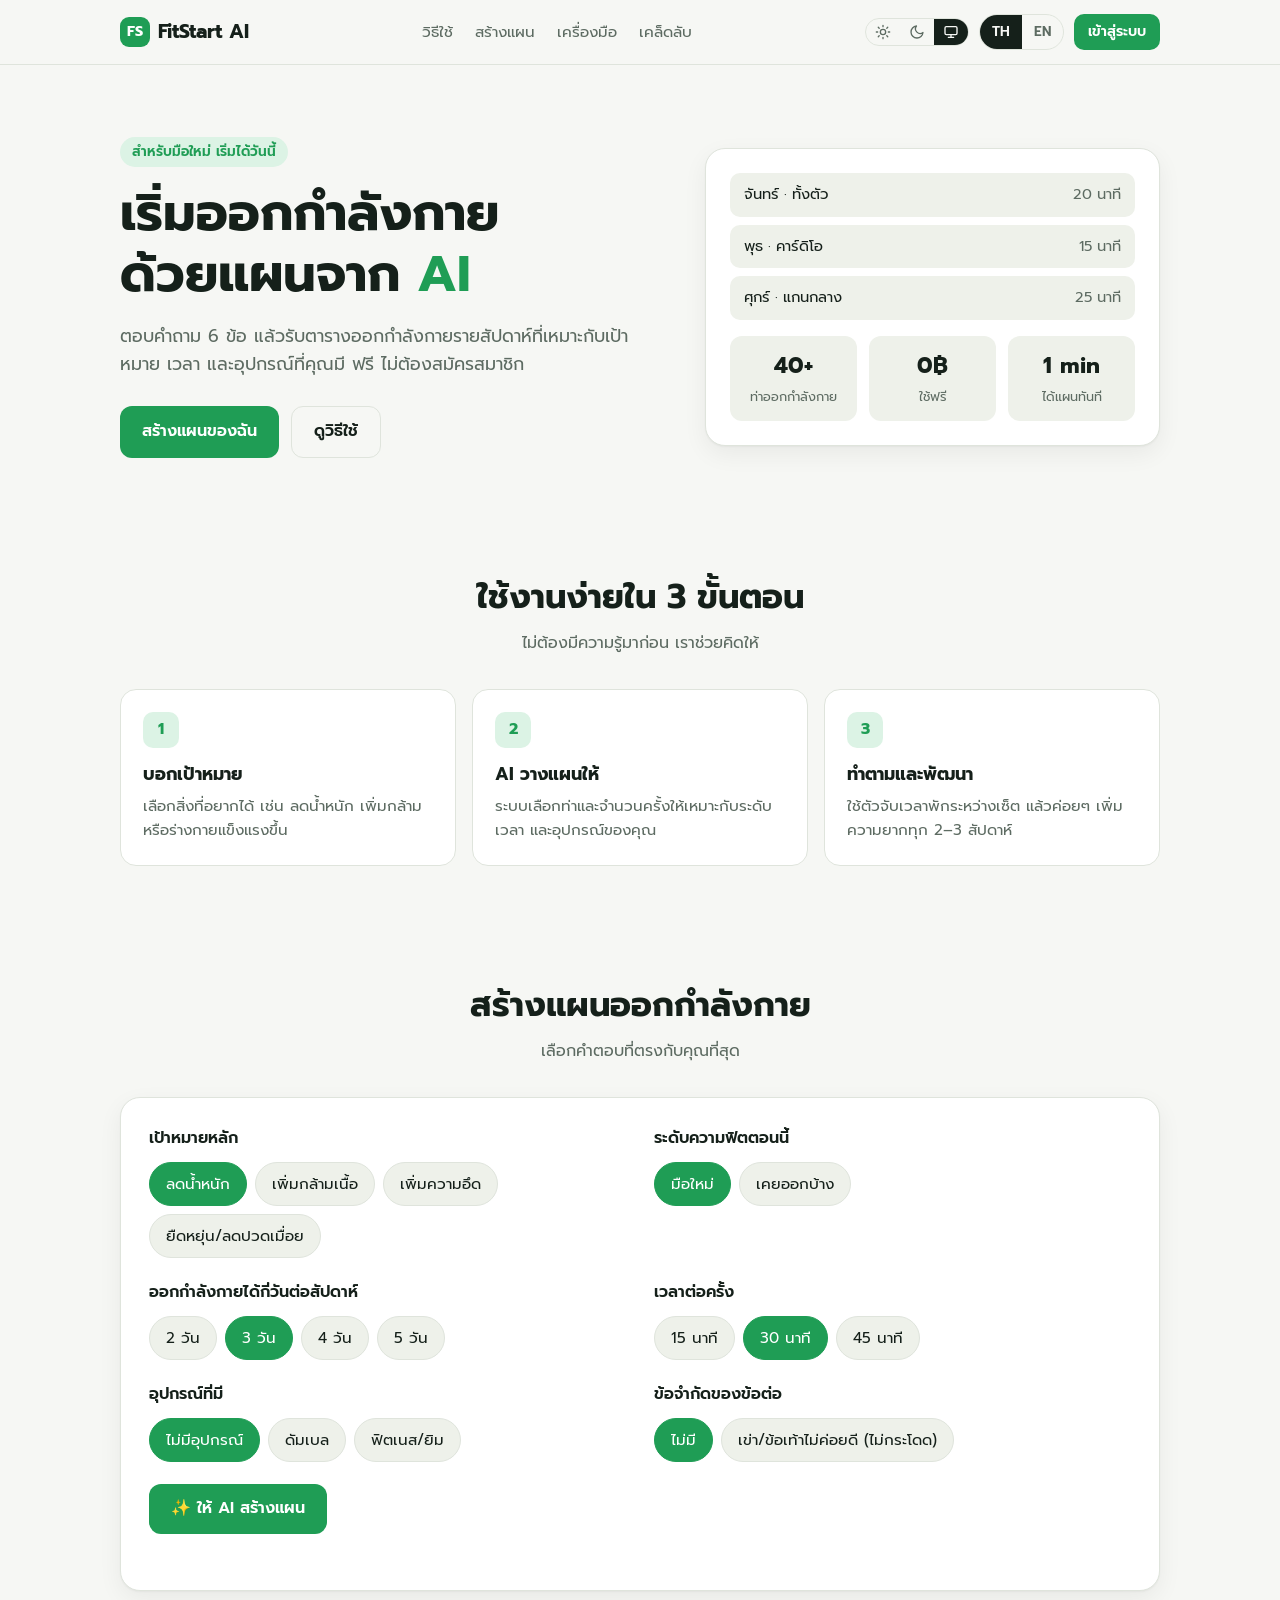
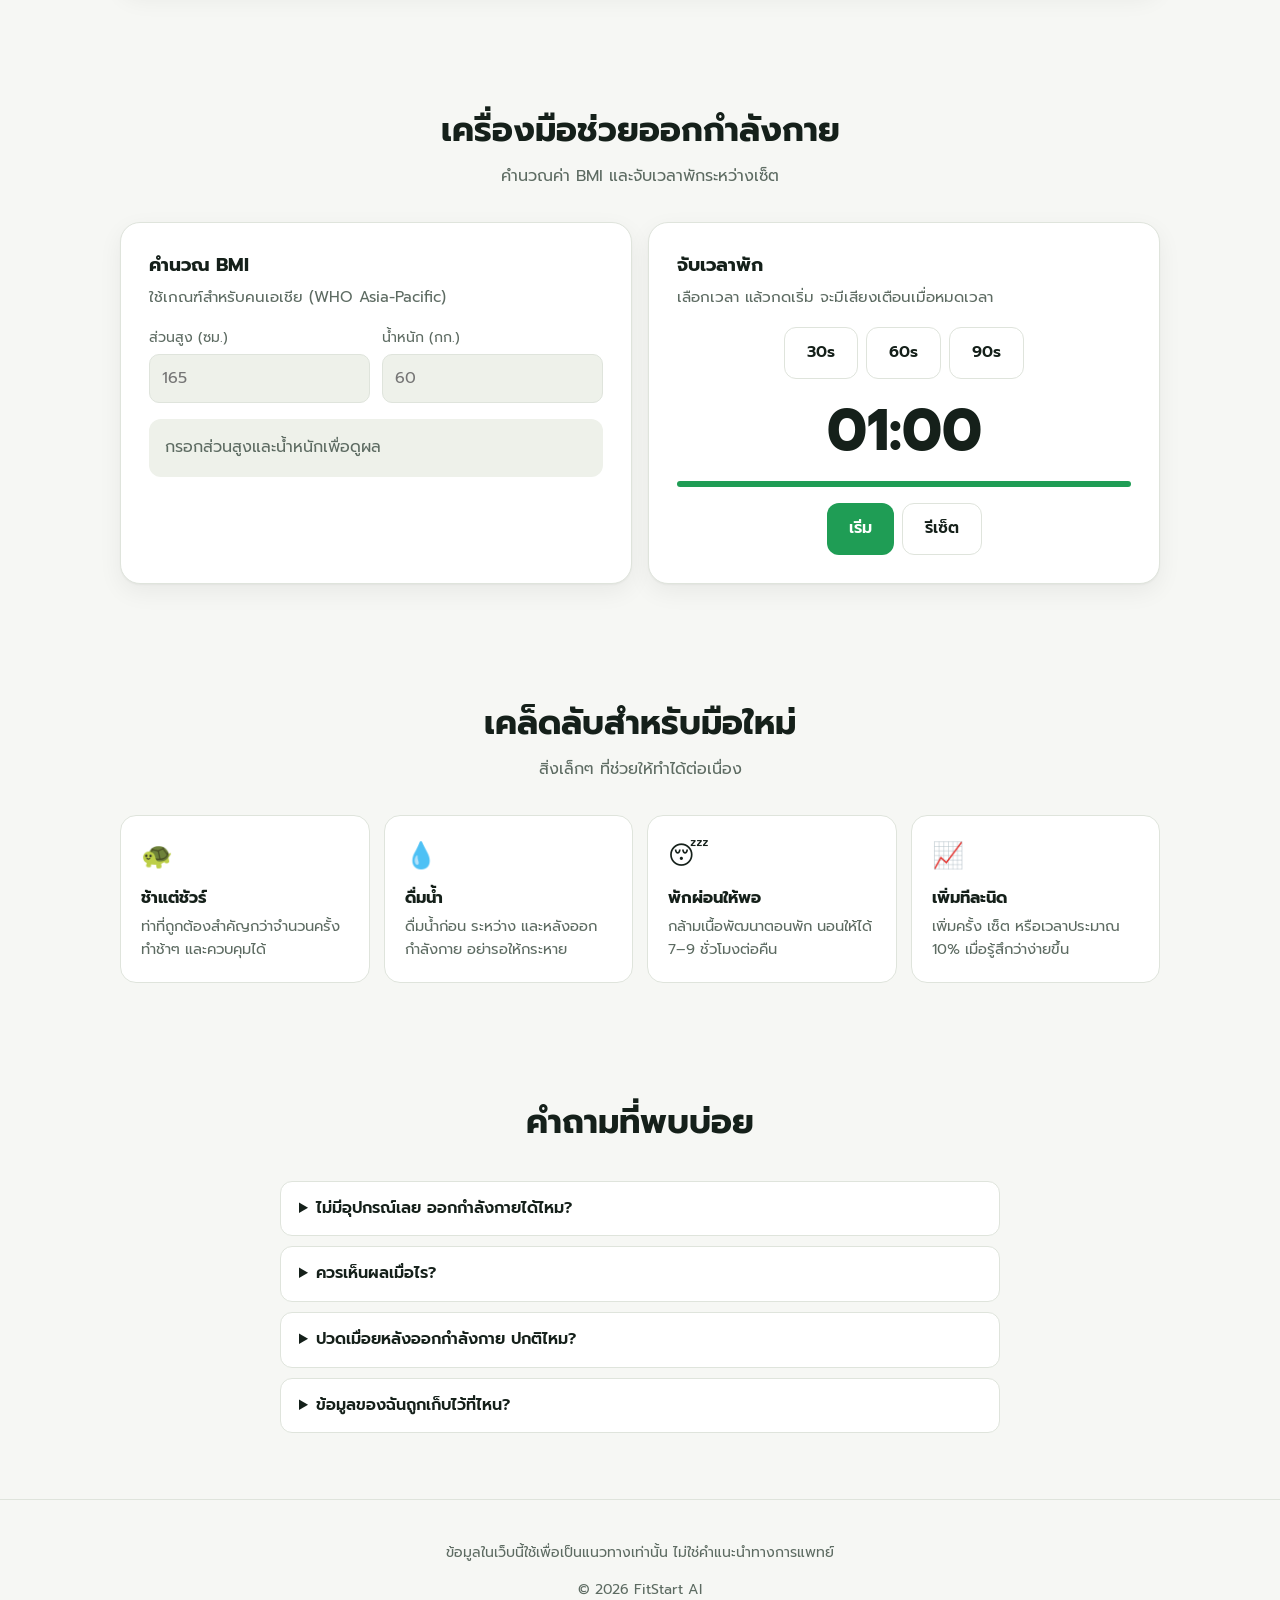
==== commit 723735e3: "Add light / dark / auto theme switch - Three-way switch in the header; choice is remembered per brow" ====
--- a/index.html
+++ b/index.html
@@ -7,13 +7,17 @@
 <link rel="preconnect" href="https://fonts.googleapis.com">
 <link rel="preconnect" href="https://fonts.gstatic.com" crossorigin>
 <link href="https://fonts.googleapis.com/css2?family=Prompt:wght@400;500;600;700&display=swap" rel="stylesheet">
+<script>
+  // Apply the saved theme before the page paints (no flash). "auto" = follow the device.
+  try { var th = JSON.parse(localStorage.getItem("fs-theme")); if (th === "light" || th === "dark") document.documentElement.dataset.theme = th; } catch (e) {}
+</script>
 <link rel="stylesheet" href="css/style.css">
 </head>
 <body>
 
 <header>
   <div class="wrap nav">
-    <a href="#" class="logo"><span class="logo-mark">FS</span> FitStart AI</a>
+    <a href="#" class="logo"><span class="logo-mark">FS</span> <span class="logo-text">FitStart AI</span></a>
     <nav class="nav-links">
       <a href="#how" data-i18n="navHow"></a>
       <a href="#planner" data-i18n="navPlan"></a>
@@ -21,6 +25,17 @@
       <a href="#tips" data-i18n="navTips"></a>
     </nav>
     <div class="nav-right">
+      <div class="theme" role="group" id="themeSwitch">
+        <button type="button" data-theme-opt="light">
+          <svg viewBox="0 0 24 24" fill="none" stroke="currentColor" stroke-width="2" stroke-linecap="round" aria-hidden="true"><circle cx="12" cy="12" r="4"/><path d="M12 2v2M12 20v2M4.9 4.9l1.4 1.4M17.7 17.7l1.4 1.4M2 12h2M20 12h2M4.9 19.1l1.4-1.4M17.7 6.3l1.4-1.4"/></svg>
+        </button>
+        <button type="button" data-theme-opt="dark">
+          <svg viewBox="0 0 24 24" fill="none" stroke="currentColor" stroke-width="2" stroke-linecap="round" stroke-linejoin="round" aria-hidden="true"><path d="M21 12.8A9 9 0 1 1 11.2 3a7 7 0 0 0 9.8 9.8z"/></svg>
+        </button>
+        <button type="button" data-theme-opt="auto">
+          <svg viewBox="0 0 24 24" fill="none" stroke="currentColor" stroke-width="2" stroke-linecap="round" stroke-linejoin="round" aria-hidden="true"><rect x="3" y="4" width="18" height="12" rx="2"/><path d="M8 20h8M12 16v4"/></svg>
+        </button>
+      </div>
       <div class="lang" role="group" aria-label="Language">
         <button type="button" data-lang="th">TH</button>
         <button type="button" data-lang="en">EN</button>
@@ -32,6 +47,7 @@
         </button>
         <div class="dropdown" id="dropdown" hidden>
           <div class="who" id="whoEmail"></div>
+          <a href="#profile" id="ddProfile" data-i18n="profileTitle"></a>
           <a href="#myplans" id="ddPlans" data-i18n="myPlans"></a>
           <button type="button" id="logoutBtn" data-i18n="logout"></button>
         </div>
@@ -81,7 +97,7 @@
   </div>
 </div>
 
-<main>
+<main id="homeView">
   <!-- Hero -->
   <div class="wrap hero">
     <div>
@@ -246,6 +262,65 @@
   </section>
 </main>
 
+<!-- Profile view: shown when the URL ends with #profile -->
+<main id="profileView" class="page" hidden>
+  <!-- Shown when logged out -->
+  <section id="profileGate" hidden>
+    <div class="wrap">
+      <div class="panel gate">
+        <div class="gate-ico">👤</div>
+        <h1 class="page-title" data-i18n="gateTitle"></h1>
+        <p data-i18n="gateSub"></p>
+        <div class="btn-row" style="justify-content:center">
+          <button type="button" class="btn" id="gateLogin" data-i18n="login"></button>
+          <a href="#" class="btn ghost" data-i18n="backHome"></a>
+        </div>
+      </div>
+    </div>
+  </section>
+
+  <!-- Profile (logged-in only) -->
+  <section id="profile" hidden>
+    <div class="wrap">
+      <a href="#" class="back-link" data-i18n="backHome"></a>
+      <div class="sec-head">
+        <h1 class="page-title" data-i18n="profileTitle"></h1>
+        <p data-i18n="profileSub"></p>
+      </div>
+      <div class="profile-grid">
+        <div class="panel tool">
+          <div class="profile-who">
+            <span class="avatar lg" id="pAvatar"></span>
+            <div><b id="pName"></b><small id="pEmail"></small></div>
+          </div>
+          <form id="bodyForm" novalidate>
+            <div class="field-row">
+              <div class="field">
+                <label for="pH" data-i18n="height"></label>
+                <input id="pH" type="number" inputmode="decimal" min="100" max="230" step="0.1" placeholder="165">
+              </div>
+              <div class="field">
+                <label for="pW" data-i18n="weight"></label>
+                <input id="pW" type="number" inputmode="decimal" min="25" max="250" step="0.1" placeholder="60">
+              </div>
+            </div>
+            <div class="bmi-out" id="pBmiOut" aria-live="polite"></div>
+            <div class="form-err" id="bodyErr" role="alert"></div>
+            <button type="submit" class="btn" data-i18n="saveBody"></button>
+          </form>
+        </div>
+        <div class="panel tool">
+          <h3 data-i18n="historyTitle"></h3>
+          <p data-i18n="historySub"></p>
+          <div id="trend"></div>
+          <div class="hist-list" id="histList"></div>
+        </div>
+      </div>
+    </div>
+  </section>
+
+</main>
+
 <footer>
   <div class="wrap">
     <p data-i18n="disclaimer"></p>
@@ -256,9 +331,11 @@
 <script src="js/i18n.js"></script>
 <script src="js/data.js"></script>
 <script src="js/utils.js"></script>
+<script src="js/bmi.js"></script>
 <script src="js/planner.js"></script>
 <script src="js/tools.js"></script>
 <script src="js/auth.js"></script>
+<script src="js/profile.js"></script>
 <script src="js/main.js"></script>
 </body>
 </html>
--- a/css/style.css
+++ b/css/style.css
@@ -13,8 +13,25 @@
   --radius: 16px;
   --shadow: 0 1px 2px rgba(0,0,0,.04), 0 8px 24px rgba(0,0,0,.06);
 }
+:root { color-scheme: light; }
+/* Dark theme: picked in the theme switch, or "auto" when the device is in dark mode */
+:root[data-theme="dark"] {
+  color-scheme: dark;
+  --bg: #0f1411;
+  --surface: #171e19;
+  --surface-2: #1e2721;
+  --text: #e8efe9;
+  --muted: #9aa89f;
+  --line: #2a352e;
+  --accent: #3ccf7a;
+  --accent-ink: #08130c;
+  --accent-soft: #173523;
+  --warn: #f59e0b;
+  --shadow: none;
+}
 @media (prefers-color-scheme: dark) {
-  :root {
+  :root:not([data-theme="light"]) {
+    color-scheme: dark;
     --bg: #0f1411;
     --surface: #171e19;
     --surface-2: #1e2721;
@@ -66,6 +83,23 @@
 }
 .lang button.on { background: var(--text); color: var(--bg); }
 @media (max-width: 720px) { .nav-links a { display: none; } }
+
+/* Theme switch: light / dark / auto */
+.theme { display: flex; border: 1px solid var(--line); border-radius: 999px; overflow: hidden; }
+.theme button {
+  border: 0; background: transparent; color: var(--muted); padding: 5px 9px; cursor: pointer;
+  display: grid; place-items: center; line-height: 0;
+}
+.theme button:hover { color: var(--text); }
+.theme button.on { background: var(--text); color: var(--bg); }
+.theme svg { width: 16px; height: 16px; }
+.theme button:focus-visible, .lang button:focus-visible { outline: 2px solid var(--accent); outline-offset: -2px; }
+@media (max-width: 520px) {
+  .logo-text { display: none; }
+  .nav-right { gap: 6px; }
+  .theme button { padding: 5px 7px; }
+  .lang button { padding: 6px 9px; }
+}
 
 /* Hero */
 .hero { padding-block: 72px 56px; display: grid; grid-template-columns: 1.2fr 1fr; gap: 40px; align-items: center; }
@@ -269,6 +303,40 @@
 .saved .acts { display: flex; gap: 8px; }
 .empty { text-align: center; color: var(--muted); padding: 24px; background: var(--surface); border: 1px dashed var(--line); border-radius: 12px; }
 
+/* Profile page */
+.page { min-height: calc(100vh - 64px - 90px); }
+.page section { padding-block: 32px 56px; }
+.back-link { display: inline-block; color: var(--muted); text-decoration: none; font-size: .92rem; margin-bottom: 12px; }
+.back-link:hover { color: var(--accent); }
+.page-title { font-size: clamp(1.6rem, 4vw, 2.3rem); margin: 0 0 8px; }
+.gate { max-width: 520px; margin: 24px auto 0; text-align: center; }
+.gate-ico { font-size: 2.4rem; }
+.gate p { color: var(--muted); margin: 0 0 20px; }
+
+/* Profile */
+.profile-grid { display: grid; grid-template-columns: 1fr 1fr; gap: 16px; align-items: start; }
+@media (max-width: 820px) { .profile-grid { grid-template-columns: 1fr; } }
+.profile-who { display: flex; align-items: center; gap: 12px; margin-bottom: 18px; }
+.profile-who b { display: block; }
+.profile-who small { color: var(--muted); word-break: break-all; }
+.avatar.lg { width: 48px; height: 48px; font-size: 1.2rem; flex: none; }
+#bodyForm .bmi-out { margin: 0 0 6px; }
+.hist-list { display: grid; gap: 8px; }
+.hist {
+  display: flex; justify-content: space-between; align-items: center; gap: 10px; flex-wrap: wrap;
+  background: var(--surface-2); border-radius: 12px; padding: 12px 14px;
+}
+.hist b { display: block; font-size: .98rem; }
+.hist small { color: var(--muted); font-size: .84rem; }
+.hist .acts { display: flex; align-items: center; gap: 8px; }
+.diff { font-size: .85rem; font-weight: 600; color: var(--muted); }
+.diff.down { color: var(--accent); }
+.diff.up { color: var(--warn); }
+.trend { margin-bottom: 14px; }
+.trend svg { width: 100%; height: 70px; display: block; background: var(--surface-2); border-radius: 12px; }
+.trend polyline { fill: none; stroke: var(--accent); stroke-width: 2.5; vector-effect: non-scaling-stroke; stroke-linejoin: round; }
+.trend small { color: var(--muted); font-size: .84rem; }
+
 .toast {
   position: fixed; left: 50%; bottom: calc(24px + env(safe-area-inset-bottom, 0px)); transform: translateX(-50%);
   background: var(--text); color: var(--bg); padding: 12px 20px; border-radius: 12px; z-index: 60;
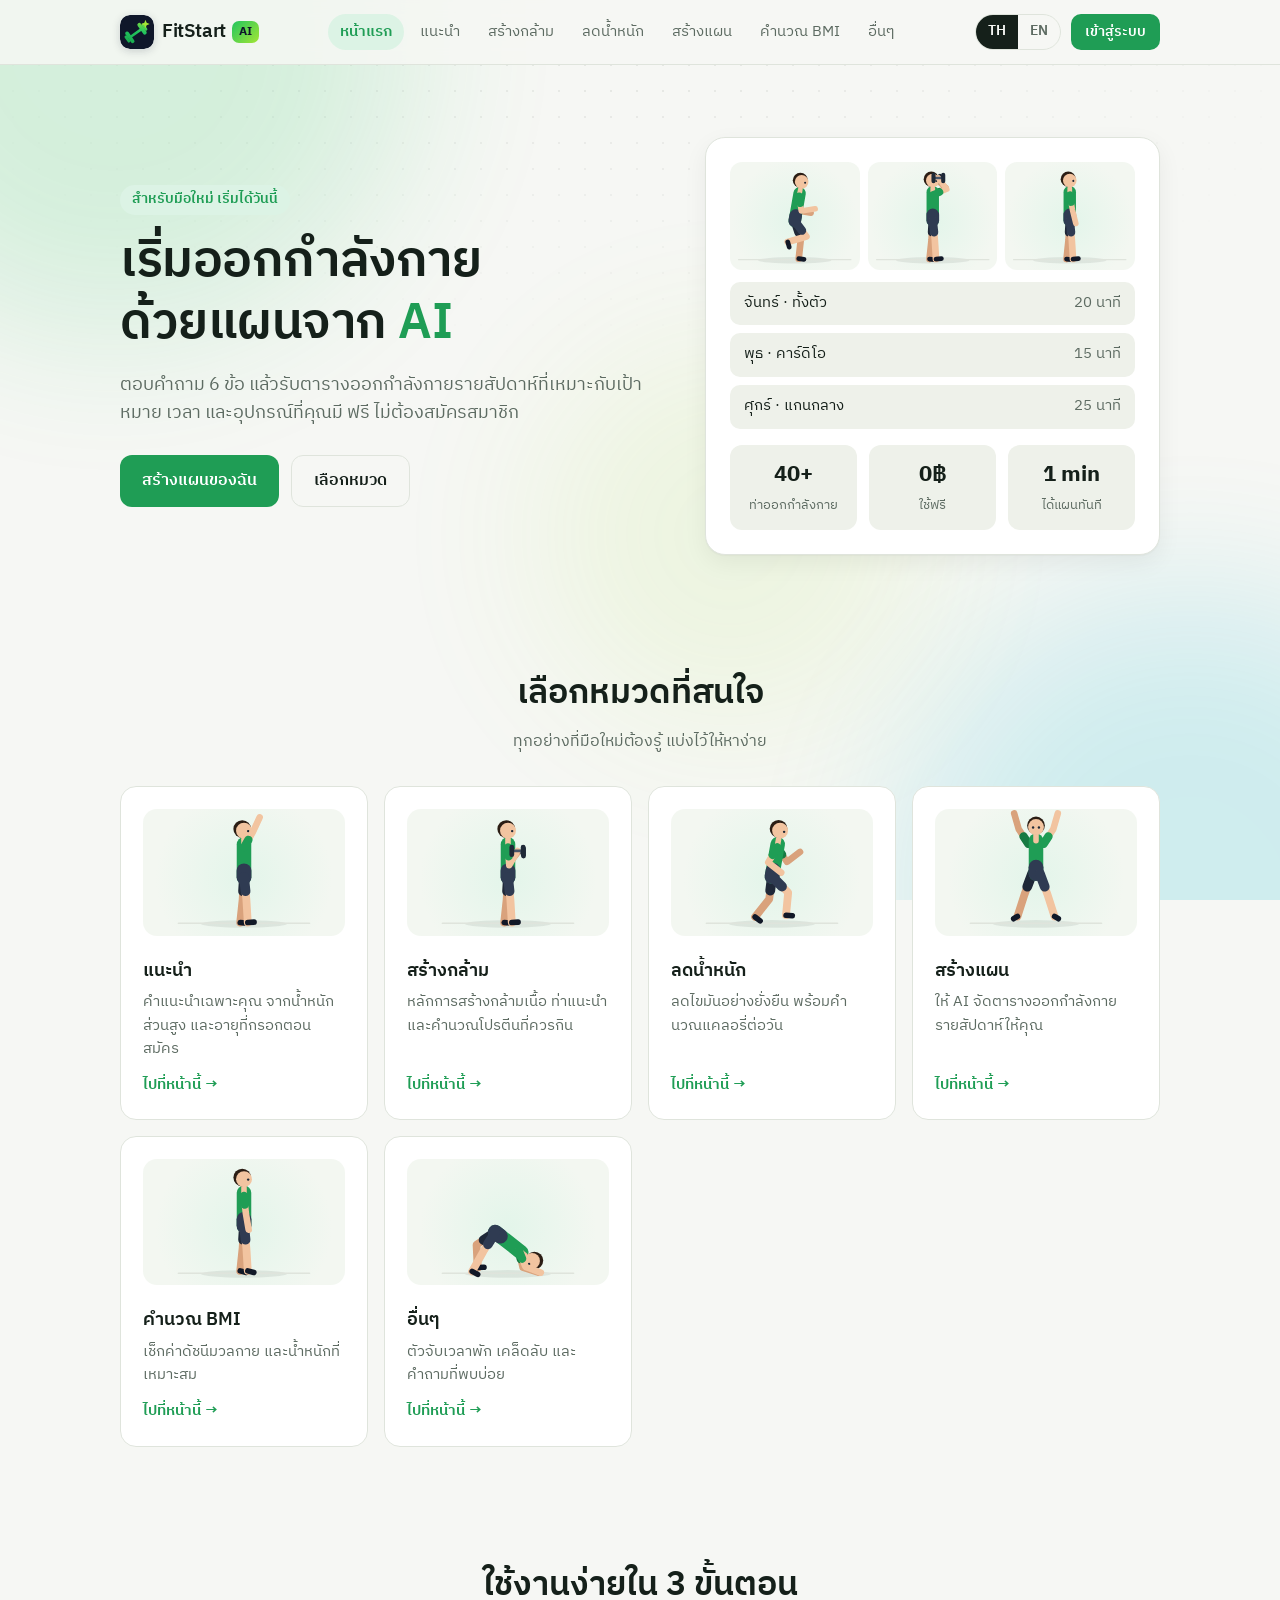
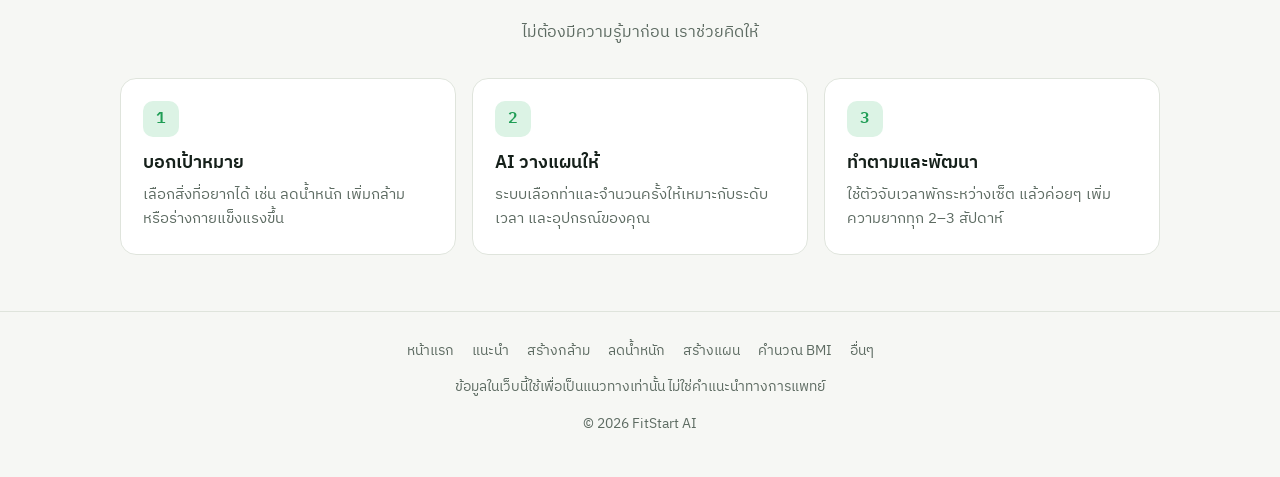
==== commit cafe5f46: "Replace site with the latest FitStart AI from FSdemo Multi-page version: home, for-you, profile, mus" ====
--- a/index.html
+++ b/index.html
@@ -4,112 +4,29 @@
 <meta charset="UTF-8">
 <meta name="viewport" content="width=device-width, initial-scale=1.0">
 <title>FitStart AI</title>
+<link rel="icon" href="img/logo.svg" type="image/svg+xml">
 <link rel="preconnect" href="https://fonts.googleapis.com">
 <link rel="preconnect" href="https://fonts.gstatic.com" crossorigin>
-<link href="https://fonts.googleapis.com/css2?family=Prompt:wght@400;500;600;700&display=swap" rel="stylesheet">
-<script>
-  // Apply the saved theme before the page paints (no flash). "auto" = follow the device.
-  try { var th = JSON.parse(localStorage.getItem("fs-theme")); if (th === "light" || th === "dark") document.documentElement.dataset.theme = th; } catch (e) {}
-</script>
-<link rel="stylesheet" href="css/style.css">
+<link href="https://fonts.googleapis.com/css2?family=IBM+Plex+Sans+Thai:wght@300;400;500;600&display=swap" rel="stylesheet">
+<link rel="stylesheet" href="css/style.css?v=202611041937">
 </head>
-<body>
+<body data-page="home">
+<!-- ส่วนหัว เมนู และส่วนท้าย ถูกเพิ่มอัตโนมัติจาก js/layout.js -->
 
-<header>
-  <div class="wrap nav">
-    <a href="#" class="logo"><span class="logo-mark">FS</span> <span class="logo-text">FitStart AI</span></a>
-    <nav class="nav-links">
-      <a href="#how" data-i18n="navHow"></a>
-      <a href="#planner" data-i18n="navPlan"></a>
-      <a href="#tools" data-i18n="navTools"></a>
-      <a href="#tips" data-i18n="navTips"></a>
-    </nav>
-    <div class="nav-right">
-      <div class="theme" role="group" id="themeSwitch">
-        <button type="button" data-theme-opt="light">
-          <svg viewBox="0 0 24 24" fill="none" stroke="currentColor" stroke-width="2" stroke-linecap="round" aria-hidden="true"><circle cx="12" cy="12" r="4"/><path d="M12 2v2M12 20v2M4.9 4.9l1.4 1.4M17.7 17.7l1.4 1.4M2 12h2M20 12h2M4.9 19.1l1.4-1.4M17.7 6.3l1.4-1.4"/></svg>
-        </button>
-        <button type="button" data-theme-opt="dark">
-          <svg viewBox="0 0 24 24" fill="none" stroke="currentColor" stroke-width="2" stroke-linecap="round" stroke-linejoin="round" aria-hidden="true"><path d="M21 12.8A9 9 0 1 1 11.2 3a7 7 0 0 0 9.8 9.8z"/></svg>
-        </button>
-        <button type="button" data-theme-opt="auto">
-          <svg viewBox="0 0 24 24" fill="none" stroke="currentColor" stroke-width="2" stroke-linecap="round" stroke-linejoin="round" aria-hidden="true"><rect x="3" y="4" width="18" height="12" rx="2"/><path d="M8 20h8M12 16v4"/></svg>
-        </button>
-      </div>
-      <div class="lang" role="group" aria-label="Language">
-        <button type="button" data-lang="th">TH</button>
-        <button type="button" data-lang="en">EN</button>
-      </div>
-      <button type="button" class="btn sm" id="loginBtn" data-i18n="login"></button>
-      <div class="user-menu" id="userMenu" hidden>
-        <button type="button" class="user-btn" id="userBtn" aria-haspopup="true">
-          <span class="avatar" id="avatar"></span><span class="uname" id="uname"></span>
-        </button>
-        <div class="dropdown" id="dropdown" hidden>
-          <div class="who" id="whoEmail"></div>
-          <a href="#profile" id="ddProfile" data-i18n="profileTitle"></a>
-          <a href="#myplans" id="ddPlans" data-i18n="myPlans"></a>
-          <button type="button" id="logoutBtn" data-i18n="logout"></button>
-        </div>
-      </div>
-    </div>
-  </div>
-</header>
-
-<!-- Login / Sign-up modal -->
-<div class="modal-bg" id="authModal" hidden>
-  <div class="modal" role="dialog" aria-modal="true" aria-labelledby="authTitle">
-    <button type="button" class="close" id="authClose" aria-label="Close">✕</button>
-    <h2 id="authTitle" style="margin:0 0 4px;font-size:1.35rem"></h2>
-    <p id="authSub" style="margin:0;color:var(--muted);font-size:.92rem"></p>
-    <div class="tabs">
-      <button type="button" data-tab="login" data-i18n="login"></button>
-      <button type="button" data-tab="signup" data-i18n="signup"></button>
-    </div>
-    <form id="authForm" novalidate>
-      <div class="field" id="nameField">
-        <label for="aName" data-i18n="name"></label>
-        <input id="aName" type="text" autocomplete="name" maxlength="40">
-      </div>
-      <div class="field">
-        <label for="aEmail" data-i18n="email"></label>
-        <input id="aEmail" type="email" autocomplete="email" placeholder="you@example.com">
-      </div>
-      <div class="field">
-        <label for="aPw" data-i18n="password"></label>
-        <div class="pw-wrap">
-          <input id="aPw" type="password" autocomplete="current-password">
-          <button type="button" class="pw-toggle" data-for="aPw" data-i18n="show"></button>
-        </div>
-      </div>
-      <div class="field" id="pw2Field">
-        <label for="aPw2" data-i18n="confirmPw"></label>
-        <div class="pw-wrap">
-          <input id="aPw2" type="password" autocomplete="new-password">
-          <button type="button" class="pw-toggle" data-for="aPw2" data-i18n="show"></button>
-        </div>
-      </div>
-      <div class="form-err" id="authErr" role="alert"></div>
-      <button type="submit" class="btn" id="authSubmit"></button>
-    </form>
-    <div class="switch-line"><span id="switchText"></span> <button type="button" id="switchBtn"></button></div>
-    <div class="demo-note">🧪 <span data-i18n="demoNote"></span></div>
-  </div>
-</div>
-
-<main id="homeView">
+<main>
   <!-- Hero -->
   <div class="wrap hero">
     <div>
-      <span class="pill" data-i18n="heroPill"></span>
+      <span class="pill"><span data-i18n="heroPill"></span></span>
       <h1 data-i18n-html="heroTitle"></h1>
       <p class="lead" data-i18n="heroLead"></p>
       <div class="btn-row">
-        <a href="#planner" class="btn" data-i18n="heroCta"></a>
-        <a href="#how" class="btn ghost" data-i18n="heroCta2"></a>
+        <a href="planner.html" class="btn" data-i18n="heroCta"></a>
+        <a href="#topics" class="btn ghost" data-i18n="heroCta2"></a>
       </div>
     </div>
     <div class="hero-card" aria-hidden="true">
+      <div class="hero-figs"><div class="fig" data-fig="run"></div><div class="fig" data-fig="dbpress"></div><div class="fig" data-fig="squat"></div></div>
       <div class="mini-plan">
         <div><span data-i18n="miniD1"></span><span data-i18n="mini20"></span></div>
         <div><span data-i18n="miniD2"></span><span data-i18n="mini15"></span></div>
@@ -122,6 +39,24 @@
       </div>
     </div>
   </div>
+
+  <!-- Categories -->
+  <section id="topics">
+    <div class="wrap">
+      <div class="sec-head">
+        <h2 data-i18n="catTitle"></h2>
+        <p data-i18n="catSub"></p>
+      </div>
+      <div class="cats">
+        <a class="cat" href="for-you.html"><div class="fig" data-fig="wave"></div><h3 data-i18n="navForYou"></h3><p data-i18n="cForYouD"></p><span class="go" data-i18n="go"></span></a>
+        <a class="cat" href="muscle.html"><div class="fig" data-fig="curl"></div><h3 data-i18n="navMuscle"></h3><p data-i18n="cMuscleD"></p><span class="go" data-i18n="go"></span></a>
+        <a class="cat" href="weight-loss.html"><div class="fig" data-fig="run"></div><h3 data-i18n="navLose"></h3><p data-i18n="cLoseD"></p><span class="go" data-i18n="go"></span></a>
+        <a class="cat" href="planner.html"><div class="fig" data-fig="jj"></div><h3 data-i18n="navPlan"></h3><p data-i18n="cPlanD"></p><span class="go" data-i18n="go"></span></a>
+        <a class="cat" href="bmi.html"><div class="fig" data-fig="calf"></div><h3 data-i18n="navBmi"></h3><p data-i18n="cBmiD"></p><span class="go" data-i18n="go"></span></a>
+        <a class="cat" href="more.html"><div class="fig" data-fig="dog"></div><h3 data-i18n="navMore"></h3><p data-i18n="cMoreD"></p><span class="go" data-i18n="go"></span></a>
+      </div>
+    </div>
+  </section>
 
   <!-- How it works -->
   <section id="how">
@@ -137,205 +72,15 @@
       </div>
     </div>
   </section>
-
-  <!-- Planner -->
-  <section id="planner">
-    <div class="wrap">
-      <div class="sec-head">
-        <h2 data-i18n="planTitle"></h2>
-        <p data-i18n="planSub"></p>
-      </div>
-      <div class="panel">
-        <form id="planForm">
-          <div class="form-grid">
-            <div class="q">
-              <div class="q-label" data-i18n="qGoal"></div>
-              <div class="chips" data-group="goal"></div>
-            </div>
-            <div class="q">
-              <div class="q-label" data-i18n="qLevel"></div>
-              <div class="chips" data-group="level"></div>
-            </div>
-            <div class="q">
-              <div class="q-label" data-i18n="qDays"></div>
-              <div class="chips" data-group="days"></div>
-            </div>
-            <div class="q">
-              <div class="q-label" data-i18n="qTime"></div>
-              <div class="chips" data-group="time"></div>
-            </div>
-            <div class="q">
-              <div class="q-label" data-i18n="qEquip"></div>
-              <div class="chips" data-group="equip"></div>
-            </div>
-            <div class="q">
-              <div class="q-label" data-i18n="qImpact"></div>
-              <div class="chips" data-group="impact"></div>
-            </div>
-          </div>
-          <button type="submit" class="btn" data-i18n="generate"></button>
-        </form>
-        <div id="plan" aria-live="polite"></div>
-      </div>
-    </div>
-  </section>
-
-  <!-- My plans (logged-in only) -->
-  <section id="myplans" hidden>
-    <div class="wrap">
-      <div class="sec-head">
-        <h2 data-i18n="myPlans"></h2>
-        <p data-i18n="myPlansSub"></p>
-      </div>
-      <div class="saved-list" id="savedList"></div>
-    </div>
-  </section>
-
-  <!-- Tools -->
-  <section id="tools">
-    <div class="wrap">
-      <div class="sec-head">
-        <h2 data-i18n="toolsTitle"></h2>
-        <p data-i18n="toolsSub"></p>
-      </div>
-      <div class="tools">
-        <div class="panel tool">
-          <h3 data-i18n="bmiTitle"></h3>
-          <p data-i18n="bmiSub"></p>
-          <div class="field-row">
-            <div class="field">
-              <label for="h" data-i18n="height"></label>
-              <input id="h" type="number" inputmode="decimal" min="100" max="230" placeholder="165">
-            </div>
-            <div class="field">
-              <label for="w" data-i18n="weight"></label>
-              <input id="w" type="number" inputmode="decimal" min="25" max="250" placeholder="60">
-            </div>
-          </div>
-          <div class="bmi-out" id="bmiOut"></div>
-        </div>
-
-        <div class="panel tool">
-          <h3 data-i18n="timerTitle"></h3>
-          <p data-i18n="timerSub"></p>
-          <div class="center" id="presets">
-            <button type="button" class="btn ghost" data-sec="30">30s</button>
-            <button type="button" class="btn ghost" data-sec="60">60s</button>
-            <button type="button" class="btn ghost" data-sec="90">90s</button>
-          </div>
-          <div class="timer-display" id="tDisplay">01:00</div>
-          <div class="timer-ring"><div id="tBar"></div></div>
-          <div class="center">
-            <button type="button" class="btn" id="tStart" data-i18n="start"></button>
-            <button type="button" class="btn ghost" id="tReset" data-i18n="reset"></button>
-          </div>
-        </div>
-      </div>
-    </div>
-  </section>
-
-  <!-- Tips -->
-  <section id="tips">
-    <div class="wrap">
-      <div class="sec-head">
-        <h2 data-i18n="tipsTitle"></h2>
-        <p data-i18n="tipsSub"></p>
-      </div>
-      <div class="tips">
-        <div class="tip"><div class="ico">🐢</div><h3 data-i18n="t1t"></h3><p data-i18n="t1d"></p></div>
-        <div class="tip"><div class="ico">💧</div><h3 data-i18n="t2t"></h3><p data-i18n="t2d"></p></div>
-        <div class="tip"><div class="ico">😴</div><h3 data-i18n="t3t"></h3><p data-i18n="t3d"></p></div>
-        <div class="tip"><div class="ico">📈</div><h3 data-i18n="t4t"></h3><p data-i18n="t4d"></p></div>
-      </div>
-    </div>
-  </section>
-
-  <!-- FAQ -->
-  <section id="faq">
-    <div class="wrap faq">
-      <div class="sec-head"><h2 data-i18n="faqTitle"></h2></div>
-      <details><summary data-i18n="f1q"></summary><p data-i18n="f1a"></p></details>
-      <details><summary data-i18n="f2q"></summary><p data-i18n="f2a"></p></details>
-      <details><summary data-i18n="f3q"></summary><p data-i18n="f3a"></p></details>
-      <details><summary data-i18n="f4q"></summary><p data-i18n="f4a"></p></details>
-    </div>
-  </section>
 </main>
 
-<!-- Profile view: shown when the URL ends with #profile -->
-<main id="profileView" class="page" hidden>
-  <!-- Shown when logged out -->
-  <section id="profileGate" hidden>
-    <div class="wrap">
-      <div class="panel gate">
-        <div class="gate-ico">👤</div>
-        <h1 class="page-title" data-i18n="gateTitle"></h1>
-        <p data-i18n="gateSub"></p>
-        <div class="btn-row" style="justify-content:center">
-          <button type="button" class="btn" id="gateLogin" data-i18n="login"></button>
-          <a href="#" class="btn ghost" data-i18n="backHome"></a>
-        </div>
-      </div>
-    </div>
-  </section>
-
-  <!-- Profile (logged-in only) -->
-  <section id="profile" hidden>
-    <div class="wrap">
-      <a href="#" class="back-link" data-i18n="backHome"></a>
-      <div class="sec-head">
-        <h1 class="page-title" data-i18n="profileTitle"></h1>
-        <p data-i18n="profileSub"></p>
-      </div>
-      <div class="profile-grid">
-        <div class="panel tool">
-          <div class="profile-who">
-            <span class="avatar lg" id="pAvatar"></span>
-            <div><b id="pName"></b><small id="pEmail"></small></div>
-          </div>
-          <form id="bodyForm" novalidate>
-            <div class="field-row">
-              <div class="field">
-                <label for="pH" data-i18n="height"></label>
-                <input id="pH" type="number" inputmode="decimal" min="100" max="230" step="0.1" placeholder="165">
-              </div>
-              <div class="field">
-                <label for="pW" data-i18n="weight"></label>
-                <input id="pW" type="number" inputmode="decimal" min="25" max="250" step="0.1" placeholder="60">
-              </div>
-            </div>
-            <div class="bmi-out" id="pBmiOut" aria-live="polite"></div>
-            <div class="form-err" id="bodyErr" role="alert"></div>
-            <button type="submit" class="btn" data-i18n="saveBody"></button>
-          </form>
-        </div>
-        <div class="panel tool">
-          <h3 data-i18n="historyTitle"></h3>
-          <p data-i18n="historySub"></p>
-          <div id="trend"></div>
-          <div class="hist-list" id="histList"></div>
-        </div>
-      </div>
-    </div>
-  </section>
-
-</main>
-
-<footer>
-  <div class="wrap">
-    <p data-i18n="disclaimer"></p>
-    <p>© 2026 FitStart AI</p>
-  </div>
-</footer>
-
 <script src="js/i18n.js"></script>
-<script src="js/data.js"></script>
-<script src="js/utils.js"></script>
-<script src="js/bmi.js"></script>
-<script src="js/planner.js"></script>
-<script src="js/tools.js"></script>
-<script src="js/auth.js"></script>
-<script src="js/profile.js"></script>
-<script src="js/main.js"></script>
+<script src="js/data.js?v=202611041937"></script>
+<script src="js/utils.js?v=202611041937"></script>
+<script src="js/icons.js?v=202611041937"></script>
+<script src="js/figures.js?v=202611041937"></script>
+<script src="js/layout.js?v=202611041937"></script>
+<script src="js/auth.js?v=202611041937"></script>
+<script src="js/main.js?v=202611041937"></script>
 </body>
 </html>
--- a/css/style.css
+++ b/css/style.css
@@ -13,25 +13,8 @@
   --radius: 16px;
   --shadow: 0 1px 2px rgba(0,0,0,.04), 0 8px 24px rgba(0,0,0,.06);
 }
-:root { color-scheme: light; }
-/* Dark theme: picked in the theme switch, or "auto" when the device is in dark mode */
-:root[data-theme="dark"] {
-  color-scheme: dark;
-  --bg: #0f1411;
-  --surface: #171e19;
-  --surface-2: #1e2721;
-  --text: #e8efe9;
-  --muted: #9aa89f;
-  --line: #2a352e;
-  --accent: #3ccf7a;
-  --accent-ink: #08130c;
-  --accent-soft: #173523;
-  --warn: #f59e0b;
-  --shadow: none;
-}
 @media (prefers-color-scheme: dark) {
-  :root:not([data-theme="light"]) {
-    color-scheme: dark;
+  :root {
     --bg: #0f1411;
     --surface: #171e19;
     --surface-2: #1e2721;
@@ -50,7 +33,7 @@
 html { scroll-behavior: smooth; }
 body {
   margin: 0;
-  font-family: "Prompt", system-ui, -apple-system, "Segoe UI", Tahoma, sans-serif;
+  font-family: "IBM Plex Sans Thai", system-ui, -apple-system, "Segoe UI", Tahoma, sans-serif;
   background: var(--bg);
   color: var(--text);
   line-height: 1.6;
@@ -66,14 +49,32 @@
   border-bottom: 1px solid var(--line);
 }
 .nav { display: flex; align-items: center; justify-content: space-between; gap: 12px; height: 64px; }
-.logo { font-weight: 700; font-size: 1.2rem; text-decoration: none; display: flex; align-items: center; gap: 8px; }
-.logo-mark {
-  width: 30px; height: 30px; border-radius: 9px; background: var(--accent); color: var(--accent-ink);
-  display: grid; place-items: center; font-size: .9rem;
-}
-.nav-links { display: flex; gap: 22px; align-items: center; }
-.nav-links a { text-decoration: none; color: var(--muted); font-size: .95rem; }
-.nav-links a:hover { color: var(--text); }
+.logo { font-weight: 600; font-size: 1.2rem; text-decoration: none; display: flex; align-items: center; gap: 8px; }
+.logo-mark { width: 34px; height: 34px; border-radius: 10px; display: block; box-shadow: 0 0 0 1px rgba(255, 255, 255, .08), 0 2px 8px rgba(15, 23, 42, .18); }
+.logo { letter-spacing: -0.02em; }
+.logo-ai {
+  font-size: .72rem; font-weight: 700; letter-spacing: .02em; padding: 2px 7px; border-radius: 7px; margin-left: -2px;
+  color: #0f172a; background: linear-gradient(135deg, #22c55e, #a3e635);
+}
+.nav-links { display: flex; gap: 4px; align-items: center; }
+.nav-links a {
+  text-decoration: none; color: var(--muted); font-size: .93rem; padding: 6px 12px; border-radius: 999px; white-space: nowrap;
+}
+.nav-links a:hover { color: var(--text); background: var(--surface-2); }
+.nav-links a.active { color: var(--accent); background: var(--accent-soft); font-weight: 600; }
+.menu-btn {
+  display: none; width: 40px; height: 40px; border-radius: 10px; border: 1px solid var(--line);
+  background: var(--surface); color: var(--text); font-size: 1.2rem; cursor: pointer;
+}
+@media (max-width: 1120px) {
+  .menu-btn { display: grid; place-items: center; }
+  .nav-links {
+    display: none; position: absolute; top: 64px; left: 0; right: 0; flex-direction: column; align-items: stretch;
+    background: var(--bg); border-bottom: 1px solid var(--line); padding: 10px 16px 16px; gap: 2px;
+  }
+  .nav-links.open { display: flex; }
+  .nav-links a { padding: 12px 14px; border-radius: 10px; font-size: 1rem; }
+}
 .lang {
   display: flex; border: 1px solid var(--line); border-radius: 999px; overflow: hidden;
 }
@@ -82,32 +83,15 @@
   font: inherit; font-size: .85rem; font-weight: 600;
 }
 .lang button.on { background: var(--text); color: var(--bg); }
-@media (max-width: 720px) { .nav-links a { display: none; } }
-
-/* Theme switch: light / dark / auto */
-.theme { display: flex; border: 1px solid var(--line); border-radius: 999px; overflow: hidden; }
-.theme button {
-  border: 0; background: transparent; color: var(--muted); padding: 5px 9px; cursor: pointer;
-  display: grid; place-items: center; line-height: 0;
-}
-.theme button:hover { color: var(--text); }
-.theme button.on { background: var(--text); color: var(--bg); }
-.theme svg { width: 16px; height: 16px; }
-.theme button:focus-visible, .lang button:focus-visible { outline: 2px solid var(--accent); outline-offset: -2px; }
-@media (max-width: 520px) {
-  .logo-text { display: none; }
-  .nav-right { gap: 6px; }
-  .theme button { padding: 5px 7px; }
-  .lang button { padding: 6px 9px; }
-}
 
 /* Hero */
 .hero { padding-block: 72px 56px; display: grid; grid-template-columns: 1.2fr 1fr; gap: 40px; align-items: center; }
 .pill {
-  display: inline-block; background: var(--accent-soft); color: var(--accent);
+  display: inline-flex; align-items: center; gap: 6px; background: var(--accent-soft); color: var(--accent);
   padding: 4px 12px; border-radius: 999px; font-size: .85rem; font-weight: 600;
 }
-h1 { font-size: clamp(2rem, 5vw, 3.2rem); line-height: 1.2; margin: 16px 0; }
+h1 { font-size: clamp(2rem, 5vw, 3.1rem); line-height: 1.25; margin: 16px 0; font-weight: 600; letter-spacing: -0.01em; }
+h2, h3 { font-weight: 600; }
 h1 em { font-style: normal; color: var(--accent); }
 .lead { color: var(--muted); font-size: 1.1rem; margin: 0 0 28px; max-width: 34em; }
 .btn {
@@ -141,7 +125,7 @@
 .step { background: var(--surface); border: 1px solid var(--line); border-radius: var(--radius); padding: 22px; }
 .step .num {
   width: 36px; height: 36px; border-radius: 10px; background: var(--accent-soft); color: var(--accent);
-  display: grid; place-items: center; font-weight: 700; margin-bottom: 12px;
+  display: grid; place-items: center; font-weight: 600; margin-bottom: 12px;
 }
 .step h3 { margin: 0 0 6px; font-size: 1.1rem; }
 .step p { margin: 0; color: var(--muted); font-size: .95rem; }
@@ -178,7 +162,7 @@
   display: flex; gap: 14px; align-items: flex-start;
 }
 .summary .ai-badge {
-  flex: none; background: var(--accent); color: var(--accent-ink); font-weight: 700; font-size: .8rem;
+  flex: none; background: var(--accent); color: var(--accent-ink); font-weight: 600; font-size: .8rem;
   padding: 4px 8px; border-radius: 8px;
 }
 .summary p { margin: 0; }
@@ -220,7 +204,7 @@
   background: linear-gradient(90deg, #60a5fa 0 22%, #22c55e 22% 50%, #f59e0b 50% 62%, #ef4444 62% 100%); }
 .bmi-bar i { position: absolute; top: -4px; width: 4px; height: 16px; border-radius: 2px; background: var(--text); transform: translateX(-50%); transition: left .3s; }
 
-.timer-display { font-size: 3.6rem; font-weight: 700; text-align: center; font-variant-numeric: tabular-nums; margin: 6px 0 4px; }
+.timer-display { font-size: 3.6rem; font-weight: 600; text-align: center; font-variant-numeric: tabular-nums; margin: 6px 0 4px; }
 .timer-ring { height: 6px; background: var(--surface-2); border-radius: 99px; overflow: hidden; margin-bottom: 16px; }
 .timer-ring div { height: 100%; width: 100%; background: var(--accent); transition: width .25s linear; }
 .center { display: flex; justify-content: center; gap: 8px; flex-wrap: wrap; }
@@ -230,7 +214,6 @@
 @media (max-width: 900px) { .tips { grid-template-columns: 1fr 1fr; } }
 @media (max-width: 520px) { .tips { grid-template-columns: 1fr; } }
 .tip { background: var(--surface); border: 1px solid var(--line); border-radius: var(--radius); padding: 20px; }
-.tip .ico { font-size: 1.6rem; }
 .tip h3 { margin: 8px 0 4px; font-size: 1.02rem; }
 .tip p { margin: 0; color: var(--muted); font-size: .92rem; }
 details { background: var(--surface); border: 1px solid var(--line); border-radius: 12px; padding: 14px 18px; margin-bottom: 10px; }
@@ -250,7 +233,7 @@
 }
 .avatar {
   width: 28px; height: 28px; border-radius: 50%; background: var(--accent); color: var(--accent-ink);
-  display: grid; place-items: center; font-weight: 700; font-size: .85rem;
+  display: grid; place-items: center; font-weight: 600; font-size: .85rem;
 }
 .user-btn .uname { max-width: 110px; overflow: hidden; text-overflow: ellipsis; white-space: nowrap; }
 .dropdown {
@@ -303,40 +286,6 @@
 .saved .acts { display: flex; gap: 8px; }
 .empty { text-align: center; color: var(--muted); padding: 24px; background: var(--surface); border: 1px dashed var(--line); border-radius: 12px; }
 
-/* Profile page */
-.page { min-height: calc(100vh - 64px - 90px); }
-.page section { padding-block: 32px 56px; }
-.back-link { display: inline-block; color: var(--muted); text-decoration: none; font-size: .92rem; margin-bottom: 12px; }
-.back-link:hover { color: var(--accent); }
-.page-title { font-size: clamp(1.6rem, 4vw, 2.3rem); margin: 0 0 8px; }
-.gate { max-width: 520px; margin: 24px auto 0; text-align: center; }
-.gate-ico { font-size: 2.4rem; }
-.gate p { color: var(--muted); margin: 0 0 20px; }
-
-/* Profile */
-.profile-grid { display: grid; grid-template-columns: 1fr 1fr; gap: 16px; align-items: start; }
-@media (max-width: 820px) { .profile-grid { grid-template-columns: 1fr; } }
-.profile-who { display: flex; align-items: center; gap: 12px; margin-bottom: 18px; }
-.profile-who b { display: block; }
-.profile-who small { color: var(--muted); word-break: break-all; }
-.avatar.lg { width: 48px; height: 48px; font-size: 1.2rem; flex: none; }
-#bodyForm .bmi-out { margin: 0 0 6px; }
-.hist-list { display: grid; gap: 8px; }
-.hist {
-  display: flex; justify-content: space-between; align-items: center; gap: 10px; flex-wrap: wrap;
-  background: var(--surface-2); border-radius: 12px; padding: 12px 14px;
-}
-.hist b { display: block; font-size: .98rem; }
-.hist small { color: var(--muted); font-size: .84rem; }
-.hist .acts { display: flex; align-items: center; gap: 8px; }
-.diff { font-size: .85rem; font-weight: 600; color: var(--muted); }
-.diff.down { color: var(--accent); }
-.diff.up { color: var(--warn); }
-.trend { margin-bottom: 14px; }
-.trend svg { width: 100%; height: 70px; display: block; background: var(--surface-2); border-radius: 12px; }
-.trend polyline { fill: none; stroke: var(--accent); stroke-width: 2.5; vector-effect: non-scaling-stroke; stroke-linejoin: round; }
-.trend small { color: var(--muted); font-size: .84rem; }
-
 .toast {
   position: fixed; left: 50%; bottom: calc(24px + env(safe-area-inset-bottom, 0px)); transform: translateX(-50%);
   background: var(--text); color: var(--bg); padding: 12px 20px; border-radius: 12px; z-index: 60;
@@ -344,6 +293,400 @@
 }
 
 @media print {
-  header, .hero, #how, #tools, #tips, #faq, footer, .panel form, .plan-actions { display: none !important; }
+  body > header, .hero, #how, #tools, #tips, #faq, footer, .panel form, .plan-actions { display: none !important; }
   .panel { border: 0; box-shadow: none; padding: 0; }
 }
+
+/* ---------- Multi-page additions ---------- */
+.page-hero { padding-block: 48px 8px; }
+.page-hero .pill { margin-bottom: 4px; }
+.page-hero h1 { font-size: clamp(1.8rem, 4.5vw, 2.6rem); margin: 10px 0 10px; }
+.page-hero .lead { margin-bottom: 0; }
+section.tight { padding-block: 32px; }
+
+/* Category cards (home) */
+.cats { display: grid; grid-template-columns: repeat(auto-fill, minmax(220px, 1fr)); gap: 16px; }
+.cat {
+  display: flex; flex-direction: column; gap: 6px; text-decoration: none; background: var(--surface);
+  border: 1px solid var(--line); border-radius: var(--radius); padding: 22px; transition: transform .15s, border-color .15s;
+}
+.cat:hover { transform: translateY(-3px); border-color: var(--accent); }
+.cat h3 { margin: 4px 0 0; font-size: 1.15rem; }
+.cat p { margin: 0; color: var(--muted); font-size: .92rem; flex: 1; }
+.cat .go { color: var(--accent); font-weight: 600; font-size: .92rem; margin-top: 6px; }
+
+/* Principle cards */
+.cards { display: grid; grid-template-columns: repeat(auto-fill, minmax(230px, 1fr)); gap: 14px; }
+
+/* Exercise browser */
+.ex-filter { display: flex; flex-wrap: wrap; gap: 8px; margin-bottom: 18px; justify-content: center; }
+.ex-filter button {
+  border: 1px solid var(--line); background: var(--surface-2); color: var(--text); padding: 8px 16px;
+  border-radius: 999px; font: inherit; font-size: .9rem; cursor: pointer;
+}
+.ex-filter button.on { background: var(--accent); color: var(--accent-ink); border-color: var(--accent); }
+.ex-group h3 { margin: 22px 0 10px; font-size: 1.05rem; }
+.ex-grid { display: grid; grid-template-columns: repeat(auto-fill, minmax(240px, 1fr)); gap: 10px; }
+.ex-card { background: var(--surface); border: 1px solid var(--line); border-radius: 12px; padding: 14px 16px; }
+.ex-card b { display: block; }
+.ex-card p { margin: 4px 0 8px; color: var(--muted); font-size: .88rem; }
+.tag { display: inline-block; font-size: .75rem; padding: 2px 8px; border-radius: 999px; background: var(--surface-2); color: var(--muted); margin-right: 4px; }
+.tag.acc { background: var(--accent-soft); color: var(--accent); }
+
+/* Calculators */
+.calc-grid { display: grid; grid-template-columns: repeat(auto-fill, minmax(150px, 1fr)); gap: 12px; margin-bottom: 14px; }
+.field select {
+  width: 100%; padding: 11px 12px; border-radius: 10px; border: 1px solid var(--line);
+  background: var(--surface-2); color: var(--text); font: inherit;
+}
+.result-row { display: grid; grid-template-columns: repeat(auto-fill, minmax(170px, 1fr)); gap: 10px; }
+.result { background: var(--surface-2); border-radius: 12px; padding: 14px; }
+.result small { display: block; color: var(--muted); font-size: .82rem; }
+.result b { font-size: 1.5rem; }
+.result.acc { background: var(--accent-soft); }
+.result.acc b { color: var(--accent); }
+.hint { color: var(--muted); font-size: .85rem; margin: 12px 0 0; }
+.bmi-table { width: 100%; border-collapse: collapse; font-size: .95rem; }
+.bmi-table td { padding: 10px 12px; border-bottom: 1px solid var(--line); }
+.bmi-table tr:last-child td { border-bottom: 0; }
+.dot { display: inline-block; width: 10px; height: 10px; border-radius: 50%; margin-right: 8px; }
+.two-col { display: grid; grid-template-columns: 1.2fr 1fr; gap: 16px; align-items: start; }
+@media (max-width: 820px) { .two-col { grid-template-columns: 1fr; } }
+
+/* Call-to-action band */
+.cta {
+  background: var(--accent); color: var(--accent-ink); border-radius: 20px; padding: 32px 28px;
+  display: flex; justify-content: space-between; align-items: center; gap: 20px; flex-wrap: wrap;
+}
+.cta h2 { margin: 0 0 4px; font-size: 1.4rem; }
+.cta p { margin: 0; opacity: .85; }
+.cta .btn { background: var(--accent-ink); color: var(--accent); }
+
+/* Footer links */
+.foot-links { display: flex; flex-wrap: wrap; justify-content: center; gap: 6px 18px; margin-bottom: 10px; }
+.foot-links a { text-decoration: none; }
+.foot-links a:hover { color: var(--text); }
+
+/* Profile & for-you */
+.profile-head { display: flex; align-items: center; gap: 16px; flex-wrap: wrap; }
+.avatar.big { width: 64px; height: 64px; font-size: 1.6rem; }
+.panel-title { margin: 0 0 14px; font-size: 1.2rem; }
+.result small + b { display: inline-block; margin-top: 2px; }
+.result b + small { margin-top: 4px; }
+.tip-list { margin: 0; padding-left: 1.2em; display: grid; gap: 8px; }
+.tip-list li::marker { color: var(--accent); }
+.body-title { font-weight: 600; font-size: .9rem; margin: 6px 0 8px; padding-top: 12px; border-top: 1px solid var(--line); }
+#bodyFields .field-row { margin-bottom: 0; }
+#bodyFields .field { margin-bottom: 10px; }
+
+@media print {
+  #planForm, #myplans, .page-hero, .menu-btn { display: none !important; }
+}
+
+/* ---------- SVG icons (js/icons.js) ---------- */
+.ic { width: 1.15em; height: 1.15em; flex: none; vertical-align: -0.2em; }
+.btn .ic { width: 1.1em; height: 1.1em; }
+.note .ic { vertical-align: -0.15em; }
+.demo-note .ic { vertical-align: -0.2em; }
+.menu-btn .ic { width: 22px; height: 22px; }
+
+/* Icon tiles on category / principle / tip cards */
+.ico {
+  --c: var(--accent);
+  width: 52px; height: 52px; border-radius: 16px; display: grid; place-items: center;
+  color: var(--c); background: color-mix(in srgb, var(--c) 14%, transparent);
+  margin-bottom: 6px;
+}
+.ico .ic { width: 26px; height: 26px; }
+.cat .ico { width: 56px; height: 56px; border-radius: 18px; }
+.cat .ico .ic { width: 28px; height: 28px; }
+.cat:hover .ico { background: var(--c); color: #fff; }
+.cat .ico { transition: background .15s, color .15s; }
+
+/* A different colour per card so the grid doesn't look flat */
+.cats > :nth-child(6n+1) .ico, .cards > :nth-child(4n+1) .ico, .tips > :nth-child(4n+1) .ico { --c: #8b5cf6; }
+.cats > :nth-child(6n+2) .ico, .cards > :nth-child(4n+2) .ico, .tips > :nth-child(4n+2) .ico { --c: #16a34a; }
+.cats > :nth-child(6n+3) .ico, .cards > :nth-child(4n+3) .ico, .tips > :nth-child(4n+3) .ico { --c: #ea580c; }
+.cats > :nth-child(6n+4) .ico, .cards > :nth-child(4n+4) .ico, .tips > :nth-child(4n+4) .ico { --c: #2563eb; }
+.cats > :nth-child(6n+5) .ico { --c: #0d9488; }
+.cats > :nth-child(6n+6) .ico { --c: #64748b; }
+@media (prefers-color-scheme: dark) {
+  .cats > :nth-child(6n+1) .ico, .cards > :nth-child(4n+1) .ico, .tips > :nth-child(4n+1) .ico { --c: #a78bfa; }
+  .cats > :nth-child(6n+2) .ico, .cards > :nth-child(4n+2) .ico, .tips > :nth-child(4n+2) .ico { --c: #4ade80; }
+  .cats > :nth-child(6n+3) .ico, .cards > :nth-child(4n+3) .ico, .tips > :nth-child(4n+3) .ico { --c: #fb923c; }
+  .cats > :nth-child(6n+4) .ico, .cards > :nth-child(4n+4) .ico, .tips > :nth-child(4n+4) .ico { --c: #60a5fa; }
+  .cats > :nth-child(6n+5) .ico { --c: #2dd4bf; }
+  .cats > :nth-child(6n+6) .ico { --c: #94a3b8; }
+}
+
+/* ---------- Animated characters (js/figures.js) ---------- */
+:root {
+  --fig-skin: #f2c4a0; --fig-skin2: #d9a27c;
+  --fig-shirt: var(--accent); --fig-shirt2: #177a43;
+  --fig-short: #2f3b52; --fig-short2: #1f2838;
+  --fig-shoe: #111827; --fig-hair: #2b1d14;
+  --fig-prop: #94a3b8; --fig-prop-fill: #e2e8f0; --fig-metal: #475569;
+  --fig-bg1: #e3f5ea; --fig-bg2: #f3f7f1;
+}
+@media (prefers-color-scheme: dark) {
+  :root {
+    --fig-shirt2: #24a65d; --fig-short: #4b5d80; --fig-short2: #3a4a68;
+    --fig-shoe: #0b0f17; --fig-prop: #64748b; --fig-prop-fill: #2b3640; --fig-metal: #94a3b8;
+    --fig-bg1: #1b3326; --fig-bg2: #18211b;
+  }
+}
+.fig { width: 100%; aspect-ratio: 6 / 5; border-radius: 14px; background: radial-gradient(circle at 50% 55%, var(--fig-bg1), var(--fig-bg2) 72%); overflow: hidden; }
+.fig svg { width: 100%; height: 100%; display: block; }
+.fig path, .fig ellipse, .fig rect, .fig circle { stroke-linecap: round; stroke-linejoin: round; }
+.fig path { fill: none; }
+.fig .fl { stroke: var(--line); stroke-width: 1.2; }
+.fig .sh { fill: rgba(0, 0, 0, .07); }
+.fig .lg { stroke: var(--fig-skin); stroke-width: 6.2; }
+.fig .sht { stroke: var(--fig-short); stroke-width: 7.8; }
+.fig .shoe { stroke: var(--fig-shoe); stroke-width: 4.4; }
+.fig .arm { stroke: var(--fig-skin); stroke-width: 5.2; }
+.fig .slv { stroke: var(--fig-shirt); stroke-width: 6.6; }
+.fig .tor { stroke: var(--fig-shirt); stroke-width: 11.5; }
+.fig .wst { stroke: var(--fig-short); stroke-width: 11.8; }
+.fig .nk { stroke: var(--fig-skin); stroke-width: 4.4; }
+.fig .far .lg, .fig .far .arm { stroke: var(--fig-skin2); }
+.fig .far .sht { stroke: var(--fig-short2); }
+.fig .far .slv { stroke: var(--fig-shirt2); }
+.fig .hair { fill: var(--fig-hair); }
+.fig .head { fill: var(--fig-skin); }
+.fig .eye { fill: #1f2937; }
+.fig .eyel { stroke: #1f2937; stroke-width: .9; }
+.fig .pr { stroke: var(--fig-prop); stroke-width: 3; fill: var(--fig-prop-fill); }
+.fig path.pr { fill: none; }
+.fig .pr2 { stroke: var(--fig-prop); stroke-width: 2; fill: none; }
+.fig .cb { stroke: var(--fig-prop); stroke-width: 1; stroke-dasharray: 2 2; }
+.fig .dbb { stroke: var(--fig-metal); stroke-width: 2.2; }
+.fig .dbp { stroke: #1f2937; stroke-width: 3.8; }
+.fig .btl { fill: #38bdf8; }
+.fig .zzz text { fill: var(--muted); font: 600 8px system-ui, sans-serif; animation: zzz 2.4s ease-in-out infinite; }
+.fig .zzz text:nth-child(2) { animation-delay: .4s; }
+.fig .zzz text:nth-child(3) { animation-delay: .8s; }
+@keyframes zzz { 0%, 100% { opacity: .2; transform: translateY(2px); } 50% { opacity: 1; transform: translateY(-2px); } }
+@media (prefers-reduced-motion: reduce) { .fig .zzz text { animation: none; } }
+
+/* Characters placed in the layout */
+.page-hero.has-fig { display: grid; grid-template-columns: 1fr minmax(220px, 320px); gap: 24px; align-items: center; }
+.hero-fig { aspect-ratio: 6 / 5; border-radius: 22px; }
+@media (max-width: 720px) {
+  .page-hero.has-fig { grid-template-columns: 1fr; }
+  .hero-fig { max-width: 320px; }
+}
+.hero-figs { display: grid; grid-template-columns: repeat(3, 1fr); gap: 8px; margin-bottom: 12px; }
+.hero-figs .fig { border-radius: 12px; }
+.cat .fig, .tip .fig { aspect-ratio: 16 / 10; margin-bottom: 10px; }
+.ex-card.has-fig .fig { aspect-ratio: 16 / 10; margin-bottom: 10px; }
+
+/* Muscle group picker */
+.mg-grid { display: grid; grid-template-columns: repeat(auto-fill, minmax(118px, 1fr)); gap: 12px; }
+.mg-card {
+  display: flex; flex-direction: column; gap: 2px; text-align: left; font: inherit; color: var(--text); cursor: pointer;
+  background: var(--surface); border: 2px solid var(--line); border-radius: var(--radius); padding: 10px 10px 12px;
+  transition: border-color .15s, transform .15s;
+}
+.mg-card:hover { transform: translateY(-2px); border-color: color-mix(in srgb, var(--accent) 50%, var(--line)); }
+.mg-card.on { border-color: var(--accent); background: var(--accent-soft); }
+.mg-card .fig { margin-bottom: 6px; }
+.mg-card b { font-size: 1rem; padding-inline: 2px; }
+.mg-card small { color: var(--muted); padding-inline: 2px; }
+.mg-head { display: grid; grid-template-columns: 1fr minmax(200px, 300px); gap: 24px; align-items: center; }
+.mg-head h2 { margin: 10px 0 6px; font-size: 1.7rem; }
+@media (max-width: 720px) { .mg-head { grid-template-columns: 1fr; } }
+
+/* Plan list rows with a small character */
+.day li.ex-row { display: flex; gap: 12px; align-items: center; }
+.day .fig.mini { width: 64px; flex: none; border-radius: 10px; }
+.day .ex-body { flex: 1; min-width: 0; }
+
+/* ---------- Body map (js/bodymap.js) ---------- */
+:root {
+  --bm-base: #e6eaef; --bm-m: #d2d9e1; --bm-line: #b3bdc9; --bm-hair: #a3adb8;
+  --bm-hl: #f9a3a3; --bm-hl-line: #ef7777;
+}
+@media (prefers-color-scheme: dark) {
+  :root { --bm-base: #26313a; --bm-m: #34414c; --bm-line: #4a5764; --bm-hair: #1c252c; --bm-hl: #f08a8a; --bm-hl-line: #f87171; }
+}
+.bm-wrap {
+  aspect-ratio: 16 / 11; border-radius: 14px; display: grid; place-items: center; padding: 6px; margin-bottom: 6px;
+  background: radial-gradient(circle at 50% 55%, var(--fig-bg1), var(--fig-bg2) 72%);
+}
+.bm-wrap.big { aspect-ratio: 5 / 4; padding: 14px; }
+.bodymap { height: 100%; width: auto; max-width: 100%; display: block; }
+.bm-base > * { fill: var(--bm-base); }
+.bm-hair { fill: var(--bm-hair); }
+.bm-m { fill: var(--bm-m); stroke: var(--bm-line); stroke-width: .35; }
+.bm-m.hl { fill: var(--bm-hl); stroke: var(--bm-hl-line); stroke-width: .5; filter: drop-shadow(0 0 1.5px rgba(239, 68, 68, .45)); animation: bmPulse 2.4s ease-in-out infinite; }
+@keyframes bmPulse { 50% { opacity: .72; } }
+@media (prefers-reduced-motion: reduce) { .bm-m.hl { animation: none; } }
+.bm-wrap.zoom { padding: 4px; }
+.bm-wrap.zoom .bodymap { width: 100%; height: 100%; }
+
+/* ---------- Plan output (planner.html) ---------- */
+.print-only { display: none; }
+.pstats { display: grid; grid-template-columns: repeat(4, 1fr); gap: 10px; margin-bottom: 14px; }
+.pstat { background: var(--surface-2); border-radius: 12px; padding: 12px 14px; }
+.pstat b { display: block; font-size: 1.25rem; font-weight: 600; }
+.pstat small { color: var(--muted); font-size: .82rem; }
+@media (max-width: 620px) { .pstats { grid-template-columns: repeat(2, 1fr); } }
+
+.week2 { display: grid; grid-template-columns: repeat(7, 1fr); gap: 6px; margin-bottom: 22px; }
+.wk { border-radius: 12px; padding: 9px 4px; text-align: center; background: var(--surface-2); color: var(--muted); min-width: 0; }
+.wk b { display: block; font-weight: 600; font-size: .95rem; }
+.wk small { display: block; font-size: .72rem; white-space: nowrap; overflow: hidden; text-overflow: ellipsis; opacity: .85; }
+.wk.on { background: var(--accent-soft); color: var(--accent); box-shadow: inset 0 0 0 1.5px color-mix(in srgb, var(--accent) 45%, transparent); }
+
+.pdays { display: grid; gap: 18px; }
+.pday { border: 1px solid var(--line); border-radius: 18px; background: var(--surface); overflow: hidden; }
+.pday-head { display: flex; align-items: center; gap: 14px; padding: 16px 20px; border-bottom: 1px solid var(--line); }
+.pday-num {
+  width: 36px; height: 36px; border-radius: 11px; flex: none; display: grid; place-items: center;
+  background: var(--accent); color: var(--accent-ink); font-weight: 600;
+}
+.pday-title { flex: 1; min-width: 0; }
+.pday-title h3 { margin: 0; font-size: 1.1rem; }
+.pday-title span { color: var(--muted); font-size: .9rem; }
+.pday-meta { color: var(--muted); font-size: .88rem; white-space: nowrap; background: var(--surface-2); padding: 4px 10px; border-radius: 999px; }
+.phase-row { display: flex; gap: 10px; align-items: baseline; padding: 12px 20px; color: var(--muted); font-size: .9rem; }
+.phase-tag {
+  flex: none; font-size: .75rem; font-weight: 600; padding: 2px 9px; border-radius: 999px;
+  background: var(--surface-2); color: var(--text);
+}
+.pex-list {
+  list-style: none; margin: 0; padding: 4px 20px; display: grid; gap: 10px;
+  grid-template-columns: repeat(auto-fill, minmax(300px, 1fr));
+}
+.pex { display: flex; gap: 14px; align-items: center; padding: 10px; border-radius: 14px; background: var(--surface-2); }
+.pex .fig.mini { width: 84px; flex: none; border-radius: 10px; }
+.pex-body { flex: 1; min-width: 0; }
+.pex-name { font-weight: 600; display: flex; gap: 8px; align-items: baseline; line-height: 1.35; }
+.pex-n { color: var(--muted); font-weight: 400; font-size: .85rem; }
+.pex-cue { color: var(--muted); font-size: .85rem; margin: 2px 0 6px; line-height: 1.45; }
+.pex-dose {
+  display: inline-block; font-size: .82rem; font-weight: 600; color: var(--accent);
+  background: var(--accent-soft); padding: 3px 10px; border-radius: 999px;
+}
+@media (max-width: 520px) { .pex-list { grid-template-columns: 1fr; padding-inline: 12px; } .pday-head, .phase-row { padding-inline: 14px; } }
+
+/* ---------- Printing the plan ---------- */
+@page { size: A4; margin: 12mm; }
+@media print {
+  :root {
+    --bg: #fff; --surface: #fff; --surface-2: #f4f6f3; --text: #111; --muted: #555; --line: #d8ddd5;
+    --accent: #16884a; --accent-ink: #fff; --accent-soft: #e4f4ea;
+    --fig-bg1: #f3f7f1; --fig-bg2: #f3f7f1; --fig-shirt2: #177a43; --fig-short: #2f3b52; --fig-short2: #1f2838;
+  }
+  * { -webkit-print-color-adjust: exact; print-color-adjust: exact; }
+  body { background: #fff; font-size: 11pt; }
+  body > header, footer, .toast, .modal-bg, .page-hero, #planForm, #myplans, .plan-actions, .note { display: none !important; }
+  main section, .wrap { padding: 0 !important; margin: 0 !important; max-width: none !important; }
+  .panel { border: 0 !important; box-shadow: none !important; padding: 0 !important; }
+  #plan { margin: 0; }
+  .print-only { display: block; }
+  .print-head { display: flex; align-items: center; gap: 12px; padding-bottom: 10px; margin-bottom: 12px; border-bottom: 2px solid #16884a; }
+  .print-head b { display: block; font-size: 17pt; }
+  .print-head small { color: #555; }
+  .summary { padding: 10px 14px; margin-bottom: 10px; }
+  .pstats { gap: 8px; margin-bottom: 10px; }
+  .pstat { padding: 8px 10px; border: 1px solid var(--line); background: #fff; }
+  .week2 { margin-bottom: 8px; }
+  .wk { border: 1px solid var(--line); background: #fff; }
+  .wk.on { background: var(--accent-soft); }
+  .tick-note { font-size: 9pt; color: #555; margin: 0 0 8px; }
+  .pdays { gap: 10px; }
+  .pday { break-inside: avoid; page-break-inside: avoid; border-radius: 10px; }
+  .pday-head { padding: 8px 12px; }
+  .phase-row { padding: 6px 12px; font-size: 9.5pt; }
+  .pex-list { grid-template-columns: 1fr 1fr; gap: 6px; padding: 2px 12px; }
+  .pex { padding: 6px; background: #fff; border: 1px solid var(--line); break-inside: avoid; }
+  .pex .fig.mini { width: 58px; }
+  .pex-cue { font-size: 8.5pt; margin-bottom: 3px; }
+  .pex-dose { font-size: 8.5pt; }
+  .ticks { display: flex; gap: 3px; flex: none; align-self: flex-start; }
+  .ticks i { width: 11px; height: 11px; border: 1.2px solid #888; border-radius: 3px; }
+  .print-foot { font-size: 8.5pt; color: #777; text-align: center; margin-top: 10px; }
+  .fig .zzz, .bm-m.hl { animation: none !important; }
+}
+
+/* ---------- Animated background (added by js/layout.js) ---------- */
+.bg-fx { position: fixed; inset: 0; z-index: -1; overflow: hidden; pointer-events: none; }
+.bg-fx .blob {
+  position: absolute; width: 46vmax; height: 46vmax; border-radius: 50%;
+  filter: blur(80px); opacity: .16; will-change: transform;
+  animation: bgDrift 28s ease-in-out infinite alternate;
+}
+.bg-fx .b1 { background: #22c55e; top: -20vmax; left: -14vmax; }
+.bg-fx .b2 { background: #06b6d4; bottom: -22vmax; right: -16vmax; animation-duration: 34s; animation-delay: -10s; }
+.bg-fx .b3 { background: #a3e635; top: 38%; left: 42%; width: 30vmax; height: 30vmax; opacity: .1; animation-duration: 40s; animation-delay: -18s; }
+@media (prefers-color-scheme: dark) {
+  .bg-fx .blob { opacity: .2; }
+  .bg-fx .b3 { opacity: .1; }
+}
+@keyframes bgDrift {
+  0%   { transform: translate(0, 0) scale(1); }
+  50%  { transform: translate(9vmax, 6vmax) scale(1.12); }
+  100% { transform: translate(-6vmax, 11vmax) scale(.94); }
+}
+.bg-fx .dots {
+  position: absolute; inset: 0;
+  background-image: radial-gradient(circle, color-mix(in srgb, var(--text) 16%, transparent) 1px, transparent 1.3px);
+  background-size: 26px 26px;
+  -webkit-mask-image: radial-gradient(ellipse 80% 55% at 50% 0%, #000 0%, transparent 75%);
+          mask-image: radial-gradient(ellipse 80% 55% at 50% 0%, #000 0%, transparent 75%);
+  opacity: .55;
+}
+@media (prefers-reduced-motion: reduce) { .bg-fx .blob { animation: none; } }
+@media print { .bg-fx { display: none !important; } }
+
+/* ---------- Cards float while hovered ---------- */
+.cat, .mg-card, .tip, .ex-card, .step {
+  transition: transform .35s cubic-bezier(.2, .8, .2, 1), box-shadow .35s, border-color .25s;
+}
+.cat .fig, .mg-card .bm-wrap, .tip .fig, .ex-card .fig { transition: transform .4s cubic-bezier(.2, .8, .2, 1); }
+@media (hover: hover) {
+  .cat:hover, .mg-card:hover, .tip:hover, .ex-card:hover, .step:hover {
+    transform: translateY(-8px);
+    border-color: color-mix(in srgb, var(--accent) 55%, var(--line));
+    box-shadow: 0 22px 40px -14px color-mix(in srgb, var(--accent) 50%, transparent), 0 6px 14px rgba(0, 0, 0, .1);
+    animation: cardFloat 2.6s ease-in-out .35s infinite;
+  }
+  .cat:hover .fig, .mg-card:hover .bm-wrap, .tip:hover .fig, .ex-card:hover .fig { transform: scale(1.05); }
+}
+@keyframes cardFloat {
+  0%, 100% { transform: translateY(-8px); }
+  50%      { transform: translateY(-14px); }
+}
+@media (prefers-reduced-motion: reduce) {
+  .cat:hover, .mg-card:hover, .tip:hover, .ex-card:hover, .step:hover { animation: none; }
+}
+
+/* ---------- Equipment categories (no equipment / with equipment) ---------- */
+.eq-tabs {
+  display: flex; gap: 4px; padding: 4px; margin: 0 auto 22px; width: fit-content; max-width: 100%;
+  background: var(--surface-2); border: 1px solid var(--line); border-radius: 999px; overflow-x: auto;
+}
+.eq-tabs button {
+  display: inline-flex; align-items: center; gap: 7px; border: 0; background: none; color: var(--muted); cursor: pointer;
+  font: inherit; font-weight: 600; font-size: .93rem; padding: 9px 18px; border-radius: 999px; white-space: nowrap;
+  transition: background .2s, color .2s;
+}
+.eq-tabs button:hover { color: var(--text); }
+.eq-tabs button.on { background: var(--accent); color: var(--accent-ink); box-shadow: 0 4px 14px -4px color-mix(in srgb, var(--accent) 60%, transparent); }
+.eq-cat { margin-bottom: 30px; }
+.eq-cat-head { display: flex; align-items: center; gap: 14px; margin-bottom: 14px; padding-bottom: 12px; border-bottom: 1px solid var(--line); }
+.eq-cat-ico {
+  width: 44px; height: 44px; flex: none; border-radius: 13px; display: grid; place-items: center;
+  color: var(--accent); background: var(--accent-soft);
+}
+.eq-with .eq-cat-ico { color: #0891b2; background: color-mix(in srgb, #06b6d4 16%, transparent); }
+.eq-cat-ico .ic { width: 22px; height: 22px; }
+.eq-cat-head h3 { margin: 0; font-size: 1.2rem; display: flex; align-items: center; gap: 10px; flex-wrap: wrap; }
+.eq-cat-head p { margin: 2px 0 0; color: var(--muted); font-size: .9rem; }
+.eq-count { font-size: .78rem; font-weight: 600; color: var(--muted); background: var(--surface-2); padding: 2px 10px; border-radius: 999px; }
+.eq-sub + .eq-sub { margin-top: 18px; }
+.eq-sub h4 { margin: 0 0 10px; font-size: 1rem; display: flex; align-items: center; gap: 8px; }
+.eq-sub h4::before { content: ""; width: 4px; height: 16px; border-radius: 2px; background: #06b6d4; }
+.eq-sub h4 small { color: var(--muted); font-weight: 400; }
